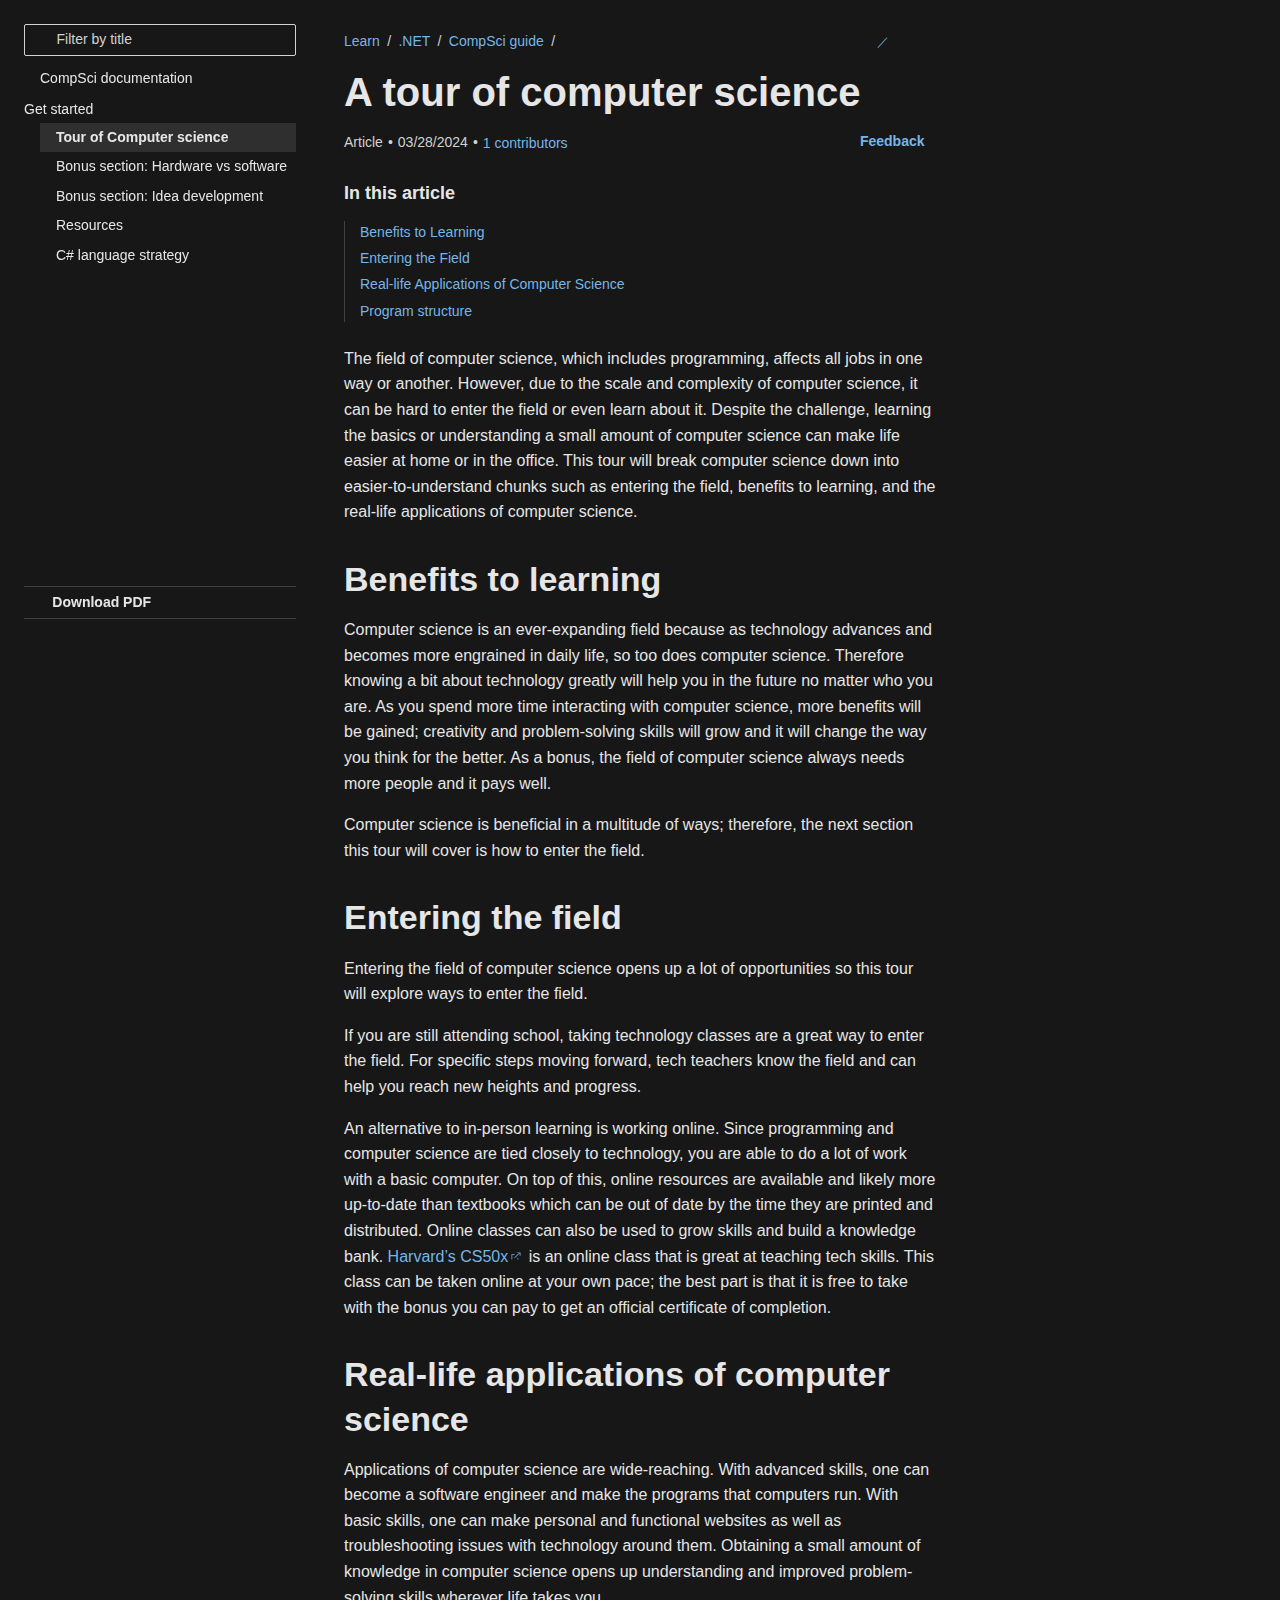
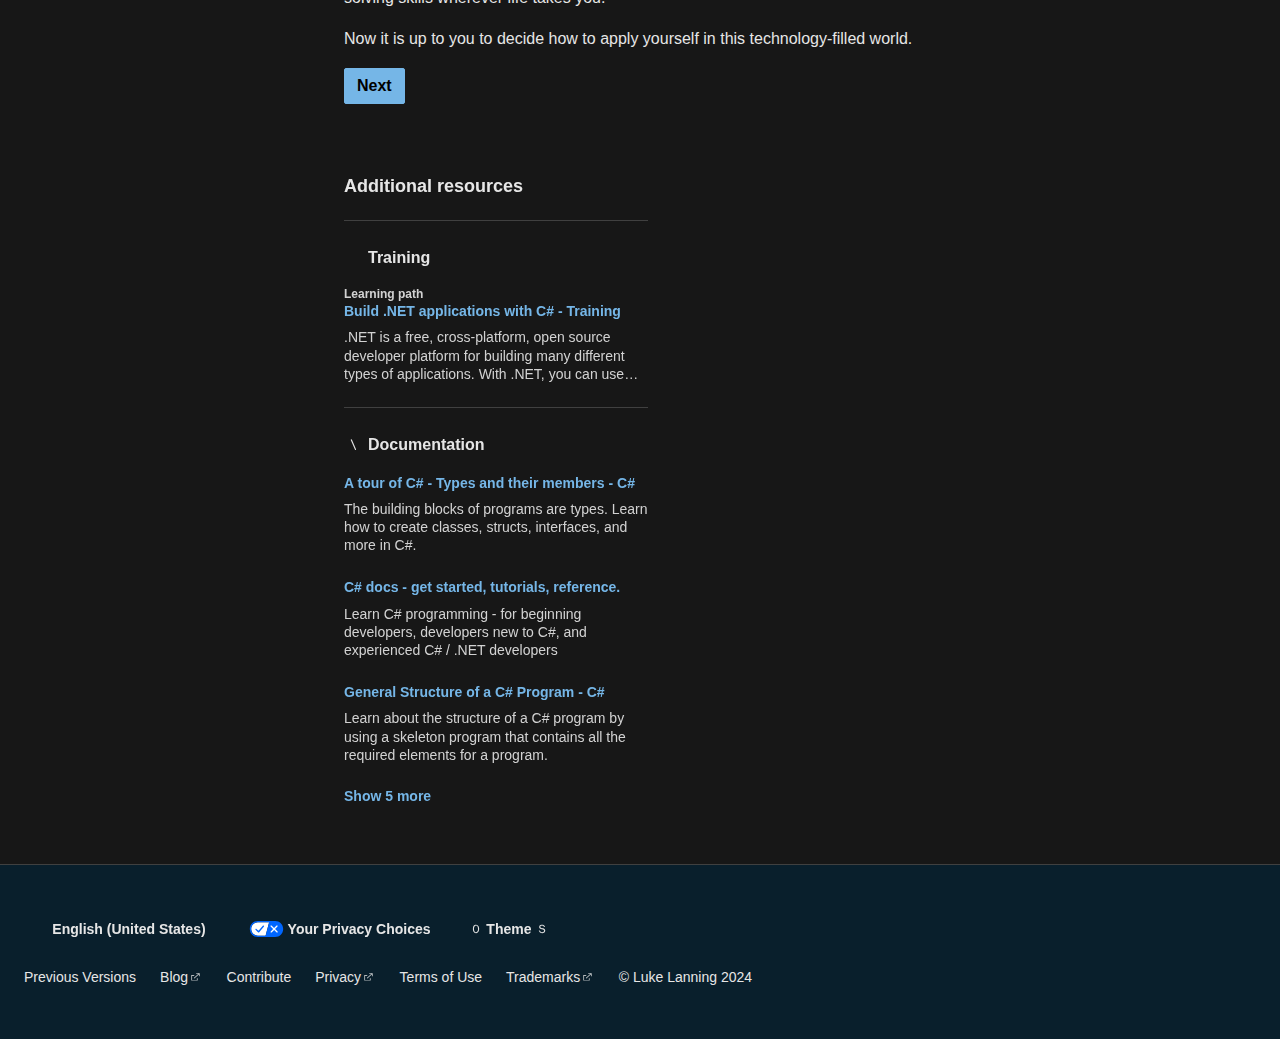
==== index.html @ 08d0b86e "Update index.html" ====
<!DOCTYPE html>
<!-- saved from url=(0063)https://learn.microsoft.com/en-us/dotnet/csharp/tour-of-csharp/ -->
<html class="hasSidebar hasPageActions hasBreadcrumb conceptual has-default-focus theme-dark" lang="en-us" dir="ltr" data-authenticated="false" data-auth-status-determined="true" data-target="docs" x-ms-format-detection="none"><head><meta http-equiv="Content-Type" content="text/html; charset=UTF-8">
	
	<meta name="viewport" content="width=device-width, initial-scale=1.0">
	<meta property="og:title" content="A tour of C# - Overview - C#">
	<meta property="og:type" content="website">
	<meta property="og:url" content="https://learn.microsoft.com/en-us/dotnet/csharp/tour-of-csharp/">
			<meta property="og:description" content="New to C#? Learn the basics of the language. Start with this overview.">

	<meta property="og:image" content="https://learn.microsoft.com/dotnet/media/logo_csharp.png">

	<meta property="og:image:alt" content="A tour of C# - Overview - C# | Microsoft Learn">

	<meta name="twitter:card" content="summary">

	<meta name="twitter:site" content="@MicrosoftLearn">

	<meta name="color-scheme" content="light dark">


	<meta name="apiPlatform" content="dotnet">
<meta name="author" content="BillWagner">
<meta name="breadcrumb_path" content="/dotnet/breadcrumb/toc.json">
<meta name="depot_name" content="VS.core-docs">
<meta name="description" content="New to C#? Learn the basics of the language. Start with this overview.">
<meta name="document_id" content="14618620-83fc-fd68-93a9-03626c76d680">
<meta name="document_version_independent_id" content="ea7fbbaf-fd41-75cb-28fb-a2f36c8d3967">
<meta name="feedback_help_link_type" content="">
<meta name="feedback_help_link_url" content="">
<meta name="feedback_product_url" content="https://aka.ms/feedback/report?space=61">
<meta name="feedback_system" content="OpenSource">
<meta name="git_commit_id" content="f5c29f6b338151c743c318a79a7cab7b95daf19a">
<meta name="gitcommit" content="https://github.com/dotnet/docs/blob/f5c29f6b338151c743c318a79a7cab7b95daf19a/docs/csharp/tour-of-csharp/index.md">
<meta name="interactive_type" content="csharp">
<meta name="locale" content="en-us">
<meta name="ms.author" content="wiwagn">
<meta name="ms.date" content="03/14/2022">
<meta name="ms.devlang" content="csharp">
<meta name="ms.service" content="dotnet-csharp">
<meta name="ms.subservice" content="get-started">
<meta name="ms.topic" content="conceptual">
<meta name="original_content_git_url" content="https://github.com/dotnet/docs/blob/live/docs/csharp/tour-of-csharp/index.md">
<meta name="page_type" content="conceptual">
<meta name="pdf_url_template" content="https://learn.microsoft.com/pdfstore/en-us/VS.core-docs/{branchName}{pdfName}">
<meta name="schema" content="Conceptual">
<meta name="search.mshattr.devlang" content="csharp">
<meta name="show_latex" content="true">
<meta name="site_name" content="Docs">
<meta name="toc_rel" content="../toc.json">
<meta name="uhfHeaderId" content="MSDocsHeader-DotNet">
<meta name="updated_at" content="2024-02-21 11:40 AM">
<meta name="word_count" content="2849">


	<meta name="persistent_id" content="34122cad-1da2-99b5-2f0b-d1f5e34a1431">
	


	<meta name="cmProducts" content="https://microsoft-devrel.poolparty.biz/DevRelOfferingOntology/c6f99e62-1cf6-4b71-af9b-649b05f80cce" data-source="generated">

	<meta name="cmProducts" content="https://authoring-docs-microsoft.poolparty.biz/devrel/7696cda6-0510-47f6-8302-71bb5d2e28cf" data-source="generated">

	


	<meta name="spProducts" content="https://microsoft-devrel.poolparty.biz/DevRelOfferingOntology/3f56b378-07a9-4fa1-afe8-9889fdc77628" data-source="generated">

	<meta name="spProducts" content="https://authoring-docs-microsoft.poolparty.biz/devrel/69c76c32-967e-4c65-b89a-74cc527db725" data-source="generated">

	


	<meta name="scope" content=".NET">
	<meta name="github_feedback_content_git_url" content="https://github.com/dotnet/docs/blob/main/docs/csharp/tour-of-csharp/index.md">
<link href="https://learn.microsoft.com/en-us/dotnet/csharp/tour-of-csharp/" rel="canonical">
	<title>Software Purpose Writing Revision | Luke Learn</title>

		<link rel="stylesheet" href="./Software revision_files/2c5a5d78.site-ltr.css">
<style type="text/css">.CtxtMenu_InfoClose {  top:.2em; right:.2em;}
.CtxtMenu_InfoContent {  overflow:auto; text-align:left; font-size:80%;  padding:.4em .6em; border:1px inset; margin:1em 0px;  max-height:20em; max-width:30em; background-color:#EEEEEE;  white-space:normal;}
.CtxtMenu_Info.CtxtMenu_MousePost {outline:none;}
.CtxtMenu_Info {  position:fixed; left:50%; width:auto; text-align:center;  border:3px outset; padding:1em 2em; background-color:#DDDDDD;  color:black;  cursor:default; font-family:message-box; font-size:120%;  font-style:normal; text-indent:0; text-transform:none;  line-height:normal; letter-spacing:normal; word-spacing:normal;  word-wrap:normal; white-space:nowrap; float:none; z-index:201;  border-radius: 15px;                     /* Opera 10.5 and IE9 */  -webkit-border-radius:15px;               /* Safari and Chrome */  -moz-border-radius:15px;                  /* Firefox */  -khtml-border-radius:15px;                /* Konqueror */  box-shadow:0px 10px 20px #808080;         /* Opera 10.5 and IE9 */  -webkit-box-shadow:0px 10px 20px #808080; /* Safari 3 & Chrome */  -moz-box-shadow:0px 10px 20px #808080;    /* Forefox 3.5 */  -khtml-box-shadow:0px 10px 20px #808080;  /* Konqueror */  filter:progid:DXImageTransform.Microsoft.dropshadow(OffX=2, OffY=2, Color="gray", Positive="true"); /* IE */}
</style><style type="text/css">.CtxtMenu_MenuClose {  position:absolute;  cursor:pointer;  display:inline-block;  border:2px solid #AAA;  border-radius:18px;  -webkit-border-radius: 18px;             /* Safari and Chrome */  -moz-border-radius: 18px;                /* Firefox */  -khtml-border-radius: 18px;              /* Konqueror */  font-family: "Courier New", Courier;  font-size:24px;  color:#F0F0F0}
.CtxtMenu_MenuClose span {  display:block; background-color:#AAA; border:1.5px solid;  border-radius:18px;  -webkit-border-radius: 18px;             /* Safari and Chrome */  -moz-border-radius: 18px;                /* Firefox */  -khtml-border-radius: 18px;              /* Konqueror */  line-height:0;  padding:8px 0 6px     /* may need to be browser-specific */}
.CtxtMenu_MenuClose:hover {  color:white!important;  border:2px solid #CCC!important}
.CtxtMenu_MenuClose:hover span {  background-color:#CCC!important}
.CtxtMenu_MenuClose:hover:focus {  outline:none}
</style><style type="text/css">.CtxtMenu_Menu {  position:absolute;  background-color:white;  color:black;  width:auto; padding:5px 0px;  border:1px solid #CCCCCC; margin:0; cursor:default;  font: menu; text-align:left; text-indent:0; text-transform:none;  line-height:normal; letter-spacing:normal; word-spacing:normal;  word-wrap:normal; white-space:nowrap; float:none; z-index:201;  border-radius: 5px;                     /* Opera 10.5 and IE9 */  -webkit-border-radius: 5px;             /* Safari and Chrome */  -moz-border-radius: 5px;                /* Firefox */  -khtml-border-radius: 5px;              /* Konqueror */  box-shadow:0px 10px 20px #808080;         /* Opera 10.5 and IE9 */  -webkit-box-shadow:0px 10px 20px #808080; /* Safari 3 & Chrome */  -moz-box-shadow:0px 10px 20px #808080;    /* Forefox 3.5 */  -khtml-box-shadow:0px 10px 20px #808080;  /* Konqueror */}
.CtxtMenu_MenuItem {  padding: 1px 2em;  background:transparent;}
.CtxtMenu_MenuArrow {  position:absolute; right:.5em; padding-top:.25em; color:#666666;  font-family: null; font-size: .75em}
.CtxtMenu_MenuActive .CtxtMenu_MenuArrow {color:white}
.CtxtMenu_MenuArrow.CtxtMenu_RTL {left:.5em; right:auto}
.CtxtMenu_MenuCheck {  position:absolute; left:.7em;  font-family: null}
.CtxtMenu_MenuCheck.CtxtMenu_RTL { right:.7em; left:auto }
.CtxtMenu_MenuRadioCheck {  position:absolute; left: .7em;}
.CtxtMenu_MenuRadioCheck.CtxtMenu_RTL {  right: .7em; left:auto}
.CtxtMenu_MenuInputBox {  padding-left: 1em; right:.5em; color:#666666;  font-family: null;}
.CtxtMenu_MenuInputBox.CtxtMenu_RTL {  left: .1em;}
.CtxtMenu_MenuComboBox {  left:.1em; padding-bottom:.5em;}
.CtxtMenu_MenuSlider {  left: .1em;}
.CtxtMenu_SliderValue {  position:absolute; right:.1em; padding-top:.25em; color:#333333;  font-size: .75em}
.CtxtMenu_SliderBar {  outline: none; background: #d3d3d3}
.CtxtMenu_MenuLabel {  padding: 1px 2em 3px 1.33em;  font-style:italic}
.CtxtMenu_MenuRule {  border-top: 1px solid #DDDDDD;  margin: 4px 3px;}
.CtxtMenu_MenuDisabled {  color:GrayText}
.CtxtMenu_MenuActive {  background-color: #606872;  color: white;}
.CtxtMenu_MenuDisabled:focus {  background-color: #E8E8E8}
.CtxtMenu_MenuLabel:focus {  background-color: #E8E8E8}
.CtxtMenu_ContextMenu:focus {  outline:none}
.CtxtMenu_ContextMenu .CtxtMenu_MenuItem:focus {  outline:none}
.CtxtMenu_SelectionMenu {  position:relative; float:left;  border-bottom: none; -webkit-box-shadow:none; -webkit-border-radius:0px; }
.CtxtMenu_SelectionItem {  padding-right: 1em;}
.CtxtMenu_Selection {  right: 40%; width:50%; }
.CtxtMenu_SelectionBox {  padding: 0em; max-height:20em; max-width: none;  background-color:#FFFFFF;}
.CtxtMenu_SelectionDivider {  clear: both; border-top: 2px solid #000000;}
.CtxtMenu_Menu .CtxtMenu_MenuClose {  top:-10px; left:-10px}
</style>
<link rel="stylesheet" href="https://static.docs.com/ui/latest/site/en-us/styles/site-ltr.css">
<script type="application/ld+json">{"@context":"https://schema.org","@type":"BreadcrumbList","itemListElement":[{"name":"Learn","position":1,"@type":"ListItem","item":"https://learn.microsoft.com/en-us/"},{"name":".NET","position":2,"@type":"ListItem","item":"https://learn.microsoft.com/en-us/dotnet/"},{"name":"C# guide","position":3,"@type":"ListItem","item":"https://learn.microsoft.com/en-us/dotnet/csharp/"},{"name":"Get started","position":4,"@type":"ListItem"}]}</script><link rel="stylesheet" href="chrome-extension://iheobagjkfklnlikgihanlhcddjoihkg/fonts/Metropolis.css"></head>

<body lang="en-us" dir="ltr" data-new-gr-c-s-check-loaded="14.1163.0" data-gr-ext-installed=""><div class="mainContainer  uhf-container has-default-focus" data-bi-name="body">

		<div class="columns has-large-gaps is-gapless-mobile ">

			<div id="left-container" class="left-container is-hidden-mobile column is-one-third-tablet is-one-quarter-desktop">
				<nav id="affixed-left-container" class="margin-top-sm-tablet position-sticky display-flex flex-direction-column" aria-label="Primary" data-bi-name="left toc" role="navigation" style="top: 24px; height: calc(-305px + 100vh); max-height: 9381.5px;"><form action="javascript:" role="search" aria-label="Search" class="margin-bottom-xxs"><label class="visually-hidden" for="ax-2">Search</label><div class="autocomplete display-block" data-bi-name="autocomplete"><!---->
			<div class="field-body control has-icons-left">
				<input role="combobox" maxlength="100" aria-autocomplete="list" autocapitalize="off" autocomplete="off" autocorrect="off" spellcheck="false" id="ax-2" data-test-id="ax-2" class="autocomplete-input input input-sm
						control has-icons-left
						width-full" type="text" aria-expanded="false" aria-owns="ax-3-listbox" aria-controls="ax-3-listbox" aria-activedescendant="" aria-describedby="ms--ax-2-description" placeholder="Filter by title" pattern=".*">
			  

				<span aria-hidden="true" class="autocomplete-loader loader has-text-primary " hidden=""></span>

				<span hidden="" id="ms--ax-2-description">
					Suggestions will filter as you type
				</span>
			</div>

			<ul role="listbox" id="ax-3-listbox" data-test-id="ax-2-listbox" class="autocomplete-suggestions is-vertically-scrollable padding-xxs " aria-label="Suggestions" hidden="">
				
				
			</ul>
		<!----></div></form>
		<ul class="tree table-of-contents is-vertically-scrollable flex-grow-1 flex-shrink-1" role="tree" aria-label="Table of contents" data-bi-name="tree" data-is-collapsible="true">
			<li role="none"><a aria-setsize="14" aria-level="1" aria-posinset="1" role="treeitem" tabindex="-1" class="tree-item is-leaf has-external-link-indicator" data-bi-name="tree-leaf" href="docsPage.html" aria-current="page">CompSci documentation</a></li>
			<li class="tree-item is-expanded" aria-setsize="14" aria-level="1" aria-posinset="2" role="treeitem" tabindex="-1" id="title-2-1" aria-expanded="true"><span data-bi-name="tree-expander" class="tree-expander"></span>Get started</span>
				<ul class="tree-group" role="group"><li role="none"><a aria-setsize="6" aria-level="2" aria-posinset="1" role="treeitem" tabindex="0" class="tree-item is-leaf has-external-link-indicator is-selected" data-bi-name="tree-leaf" href="index.html">Tour of Computer science</a></li>
					<li role="none"><a aria-setsize="6" aria-level="2" aria-posinset="3" role="treeitem" tabindex="-1" class="tree-item is-leaf has-external-link-indicator" data-bi-name="tree-leaf" href="hvs.html">Bonus section: Hardware vs software</a></li>
					<li role="none"><a aria-setsize="6" aria-level="2" aria-posinset="4" role="treeitem" tabindex="-1" class="tree-item is-leaf has-external-link-indicator" data-bi-name="tree-leaf" href="ideas.html">Bonus section: Idea development</a></li>
					<li role="none"><a aria-setsize="6" aria-level="2" aria-posinset="2" role="treeitem" tabindex="-1" class="tree-item is-leaf has-external-link-indicator" data-bi-name="tree-leaf" href="resources.html">Resources</a></li>
					<li role="none"><a aria-setsize="6" aria-level="2" aria-posinset="5" role="treeitem" tabindex="-1" class="tree-item is-leaf has-external-link-indicator" data-bi-name="tree-leaf" href="">C# language strategy</a></li>
				</ul>
			</li>
		</ul>
		<div class="padding-xxs padding-none-tablet border-top border-bottom-tablet">
			<button class="button button-sm button-clear button-block inner-focus justify-content-flex-start-tablet" data-bi-name="download-pdf" rel="nofollow"><!---->
			<span class="icon" aria-hidden="true">
			</span>
			<span><!---->Download PDF<!----></span>
			</button>
		</div>
	</nav>
</div>

			<!-- .primary-holder -->
			<section class="primary-holder column is-two-thirds-tablet is-three-quarters-desktop">
				<!--div.columns -->
				<div class="columns is-gapless-mobile has-large-gaps ">


					<div id="main-column" class="column  is-full is-8-desktop">

						<main id="main" class="" role="main" data-bi-name="content" lang="en-us" dir="ltr">
							<!-- article-header -->
							<div id="article-header" class="background-color-body margin-top-sm-tablet margin-bottom-xs display-none-print">
								<div class="display-flex align-items-center ">
									<details id="article-header-breadcrumbs-overflow-popover" class="popover" data-for="article-header-breadcrumbs" hidden="">
										<summary class="button button-clear button-primary button-sm inner-focus" aria-label="All breadcrumbs">
											<span class="icon">
												<span class="docon docon-more"></span>
											</span>
										</summary>
										<div id="article-header-breadcrumbs-overflow" class="popover-content padding-none"><!---->
			<nav>
				<ol class="list-style-none">
					<!---->
								<li class="line-clamp-1">
									<a class="display-block has-inner-focus padding-inline-xs padding-block-xxs border-radius font-size-sm" href="https://learn.microsoft.com/en-us/">
										Learn
									</a>
								</li>
							<!----><!---->
								<li class="line-clamp-1">
									<a class="display-block has-inner-focus padding-inline-xs padding-block-xxs border-radius font-size-sm" href="https://learn.microsoft.com/en-us/dotnet/">
										.NET
									</a>
								</li>
							<!----><!---->
								<li class="line-clamp-1">
									<a class="display-block has-inner-focus padding-inline-xs padding-block-xxs border-radius font-size-sm" href="https://learn.microsoft.com/en-us/dotnet/csharp/">
										CompSci guide
									</a>
								</li>
							<!----><!----><!---->
				</ol>
			</nav>
			
		<!----></div>
									</details>

									<bread-crumbs id="article-header-breadcrumbs" data-test-id="article-header-breadcrumbs" class="overflow-hidden flex-grow-1 margin-right-sm margin-right-md-tablet margin-right-lg-desktop margin-left-negative-xxs padding-left-xxs" style="display: block; white-space: nowrap; overflow: hidden;"><!---->
			<nav>
				<ol class="breadcrumbs">
					<!---->
								<li class="breadcrumbs-item" data-bread-crumbs-collapse-target="">
									<a href="https://learn.microsoft.com/en-us/"><!---->Learn<!----></a>
								</li>
							<!----><!---->
								<li class="breadcrumbs-item" data-bread-crumbs-collapse-target="">
									<a href="https://learn.microsoft.com/en-us/dotnet/"><!---->.NET<!----></a>
								</li>
							<!----><!---->
								<li class="breadcrumbs-item" data-bread-crumbs-collapse-target="" style="">
									<a href="docs.html" style=""><!---->CompSci guide<!----></a>
								</li>
							<!----><!----><!---->
				</ol>
			</nav>
		<!----></bread-crumbs>

									<div id="article-header-page-actions" class="margin-left-auto display-flex flex-wrap-no-wrap align-items-stretch">

										<a id="lang-link-tablet" class="button button-primary button-clear button-sm display-none display-inline-flex-tablet" title="Read in English" data-bi-name="language-toggle" data-read-in-link="" hidden="" href="https://learn.microsoft.com/en-us/dotnet/csharp/tour-of-csharp/" data-bi="{&quot;cN&quot;:&quot;language-toggle&quot;,&quot;value&quot;:&quot;off&quot;}">
											<span class="icon margin-none" aria-hidden="true" data-read-in-link-icon="">
												<span class="docon docon-locale-globe"></span>
											</span>
											<span class="is-visually-hidden" data-read-in-link-text="">Read in English</span>
										</a>

											<button type="button" class="collection button button-clear button-sm button-primary display-none display-inline-flex-tablet" data-list-type="collection" data-bi-name="collection" title="Add A tour of CompSci - Overview - C# | Lanning Learn to a collection" data-pressed="false">
												<span class="icon margin-none" aria-hidden="true">
													<span class="docon docon-circle-addition"></span>
												</span>
												<span class="collection-status is-visually-hidden">Add</span>
											</button>
										

											<a data-contenteditbtn="" class="button button-clear button-sm text-decoration-none button-primary display-none display-inline-flex-tablet" aria-label="Edit" title="Edit This Document" data-bi-name="edit" href="https://github.com/dotnet/docs/blob/main/docs/csharp/tour-of-csharp/index.md" data-original_content_git_url="https://github.com/dotnet/docs/blob/live/docs/csharp/tour-of-csharp/index.md" data-original_content_git_url_template="{repo}/blob/{branch}/docs/csharp/tour-of-csharp/index.md" data-pr_repo="" data-pr_branch="">
												<span class="icon margin-none" aria-hidden="true">
													<span class="docon docon-edit-outline"></span>
												</span>
											</a>
										


										
										<details class="popover popover-right" id="article-header-page-actions-overflow">
											<summary class="justify-content-flex-start button button-clear button-sm button-primary" aria-label="More actions">
												<span class="icon" aria-hidden="true">
													<span class="docon docon-more-vertical"></span>
												</span>
											</summary>
											<div class="popover-content padding-none">
													<button data-page-action-item="overflow-mobile" type="button" class="justify-content-flex-start button-block button-sm has-inner-focus button button-clear display-none-tablet" data-bi-name="contents-expand" data-contents-button="" data-popover-close="">
														<span class="icon">
															<span class="docon docon-editor-list-bullet" aria-hidden="true"></span>
														</span>
															<span class="contents-expand-title">Table of contents</span>
													</button>

												<a id="lang-link-overflow" class="justify-content-flex-start button-sm has-inner-focus button button-clear button-block display-none-tablet" title="Read in English" data-bi-name="language-toggle" data-page-action-item="overflow-mobile" data-check-hidden="true" data-read-in-link="" hidden="" href="https://learn.microsoft.com/en-us/dotnet/csharp/tour-of-csharp/" data-bi="{&quot;cN&quot;:&quot;language-toggle&quot;,&quot;value&quot;:&quot;off&quot;}">
													<span class="icon" aria-hidden="true" data-read-in-link-icon="">
														<span class="docon docon-locale-globe"></span>
													</span>
													<span data-read-in-link-text="">Read in English</span>
												</a>

													<button type="button" class="collection justify-content-flex-start button button-clear button-sm has-inner-focus button-block display-none-tablet" data-list-type="collection" data-bi-name="collection" title="Add A tour of C# - Overview - C# | Microsoft Learn to a collection" data-page-action-item="overflow-mobile" data-check-hidden="true" data-popover-close="" data-pressed="false">
														<span class="icon" aria-hidden="true">
															<span class="docon docon-circle-addition"></span>
														</span>
														<span class="collection-status">Add</span>
													</button>

													<a data-contenteditbtn="" class="button button-clear button-block button-sm has-inner-focus justify-content-flex-start text-decoration-none display-none-tablet" aria-label="Edit" title="Edit This Document" data-bi-name="edit" href="https://github.com/dotnet/docs/blob/main/docs/csharp/tour-of-csharp/index.md" data-original_content_git_url="https://github.com/dotnet/docs/blob/live/docs/csharp/tour-of-csharp/index.md" data-original_content_git_url_template="{repo}/blob/{branch}/docs/csharp/tour-of-csharp/index.md" data-pr_repo="" data-pr_branch="">
														<span class="icon" aria-hidden="true">
															<span class="docon docon-edit-outline"></span>
														</span>
														<span>Edit</span>
													</a>

													<button class="button button-block button-clear button-sm justify-content-flex-start has-inner-focus" title="Print" type="button" aria-label="Print" data-bi-name="print" data-page-action-item="overflow-all" data-popover-close="" data-print-page="" data-check-hidden="true">
														<span class="icon" aria-hidden="true">
															<span class="docon docon-print"></span>
														</span>
														<span>Print</span>
													</button>

													<div aria-hidden="true" class="margin-none
														border-top" data-page-action-item="overflow-all"></div>

													
														<a class="button button-clear button-sm has-inner-focus button-block text-decoration-none justify-content-flex-start share-twitter" data-bi-name="twitter" data-page-action-item="overflow-all" href="https://twitter.com/intent/tweet?original_referer=https%3A%2F%2Flearn.microsoft.com%2Fen-us%2Fdotnet%2Fcsharp%2Ftour-of-csharp%2F%3FWT.mc_id%3Dtwitter&amp;text=Today%20I%20completed%20%22A%20tour%20of%20C%23%20-%20Overview%20-%20C%23%20%7C%20Microsoft%20Learn%22!%20I%27m%20so%20proud%20to%20be%20celebrating%20this%20achievement%20and%20hope%20this%20inspires%20you%20to%20start%20your%20own%20%40MicrosoftLearn%20journey!&amp;tw_p=tweetbutton&amp;url=https%3A%2F%2Flearn.microsoft.com%2Fen-us%2Fdotnet%2Fcsharp%2Ftour-of-csharp%2F%3FWT.mc_id%3Dtwitter">
															<span class="icon" aria-hidden="true">
																<span class="docon docon-brand-twitter"></span>
															</span>
															<span>Twitter</span>
														</a>
														<a class="button button-clear button-sm has-inner-focus button-block text-decoration-none justify-content-flex-start share-linkedin" data-bi-name="linkedin" data-page-action-item="overflow-all" href="https://www.linkedin.com/feed/?shareActive=true&amp;text=Today%20I%20completed%20%22A%20tour%20of%20C%23%20-%20Overview%20-%20C%23%20%7C%20Microsoft%20Learn%22!%20I%27m%20so%20proud%20to%20be%20celebrating%20this%20achievement%20and%20hope%20this%20inspires%20you%20to%20start%20your%20own%20%40MicrosoftLearn%20journey!%0A%0D%0Ahttps%3A%2F%2Flearn.microsoft.com%2Fen-us%2Fdotnet%2Fcsharp%2Ftour-of-csharp%2F%3FWT.mc_id%3Dlinkedin">
															<span class="icon" aria-hidden="true">
																<span class="docon docon-brand-linkedin"></span>
															</span>
															<span>LinkedIn</span>
														</a>
														<a class="button button-clear button-sm button-block has-inner-focus text-decoration-none justify-content-flex-start share-facebook" data-bi-name="facebook" data-page-action-item="overflow-all" href="https://www.facebook.com/sharer/sharer.php?u=https%3A%2F%2Flearn.microsoft.com%2Fen-us%2Fdotnet%2Fcsharp%2Ftour-of-csharp%2F%3FWT.mc_id%3Dfacebook">
															<span class="icon" aria-hidden="true">
																<span class="docon docon-brand-facebook"></span>
															</span>
															<span>Facebook</span>
														</a>
														<a class="button button-clear button-sm button-block has-inner-focus text-decoration-none justify-content-flex-start share-email" data-bi-name="email" data-page-action-item="overflow-all" href="mailto:?subject=%5BShared%20Article%5D%20A%20tour%20of%20C%23%20-%20Overview%20-%20C%23%20%7C%20Microsoft%20Learn&amp;body=Today%20I%20completed%20%22A%20tour%20of%20C%23%20-%20Overview%20-%20C%23%20%7C%20Microsoft%20Learn%22!%20I%27m%20so%20proud%20to%20be%20celebrating%20this%20achievement%20and%20hope%20this%20inspires%20you%20to%20start%20your%20own%20%40MicrosoftLearn%20journey!%0A%0D%0Ahttps%3A%2F%2Flearn.microsoft.com%2Fen-us%2Fdotnet%2Fcsharp%2Ftour-of-csharp%2F%3FWT.mc_id%3Demail">
															<span class="icon" aria-hidden="true">
																<span class="docon docon-mail-message-fill"></span>
															</span>
															<span>Email</span>
														</a>
												
											</div>
										</details>
										
									</div>
								</div>
							</div>
							<!-- end article-header -->


							<div>
								<button type="button" class="border contents-button button button-clear button-sm is-hidden-tablet has-inner-focus" data-bi-name="contents-expand" data-contents-button="" hidden="">
									<span class="icon">
										<span class="docon docon-editor-list-bullet" aria-hidden="true"></span>
									</span>
										<span class="contents-expand-title">Table of contents</span>
								</button>
							</div>

							<!-- end mobile-contents button  -->

							<div class="content ">


								<h1 id="a-tour-of-the-c-language">A tour of computer science</h1>


									<div class="display-flex justify-content-space-between align-items-center flex-wrap-wrap page-metadata-container">
										<div class="margin-right-xxs">
											<ul class="metadata page-metadata" data-bi-name="page info" lang="en-us" dir="ltr">
														<li>
Article														</li>
															<li class="visibility-hidden-visual-diff">
																<time class="" data-article-date="" aria-label="Article review date" datetime="2023-28-03T11:10:00.000Z" data-article-date-source="calculated">03/28/2024</time>
															</li>
														<li class="contributors-holder display-none-print">
															<button aria-label="View all contributors" class="contributors-button link-button" data-bi-name="contributors" title="View all contributors">
																	1 contributors
															</button>
														</li>
													</ul>
												</div>

<div id="user-feedback" class="margin-block-xxs display-none-print" data-hide-on-archived="">
	<button id="user-feedback-button" data-test-id="conceptual-feedback-button" class="button button-sm button-clear button-primary" type="button" data-bi-name="user-feedback-button" data-user-feedback-button="">
		<span>Feedback</span>
	</button>
</div>
									</div>

									<div id="ms--inline-notifications" data-bi-name="inline-notification"></div>

										<nav id="center-doc-outline" class="doc-outline display-none-print margin-bottom-sm" data-bi-name="intopic toc" aria-label="In this article"><!---->
		<h2 id="ms--in-this-article" class="title is-6 margin-block-xs"><!---->In this article<!----></h2>
		<ol id="content-well-in-this-article-list" class="border-left padding-left-xxs">
			<!---->
					<li class="">
						<a href="#net-architecture"><!---->Benefits to Learning<!----></a>
					</li>
				<!---->
					<li class="">
						<a href="#hello-world"><!---->Entering the Field<!----></a>
					</li>
				<!---->
					<li class="">
						<a href="#types-and-variables"><!---->Real-life Applications of Computer Science<!----></a>
					</li>
				<!---->
					<li class="">
						<a href="#program-structure"><!---->Program structure<!----></a>
					</li>
				<!---->
		</ol>
	<!----></nav>
<!-- Intro -->								
<p>The field of computer science, which includes programming, affects all jobs in one way or another. However, due to the scale and complexity of computer science, it can be hard to enter the field or even learn about it. Despite the challenge, learning the basics or understanding a small amount of computer science can make life easier at home or in the office. This tour will break computer science down into easier-to-understand chunks such as entering the field, benefits to learning, and the real-life applications of computer science.</p>

<!-- Benefits -->
<div class="heading-wrapper" data-heading-level="h2"><h2 id="net-architecture" class="heading-anchor">Benefits to learning</h2></div>
<p>Computer science is an ever-expanding field because as technology advances and becomes more engrained in daily life, so too does computer science. Therefore knowing a bit about technology greatly will help you in the future no matter who you are. As you spend more time interacting with computer science, more benefits will be gained; creativity and problem-solving skills will grow and it will change the way you think for the better. As a bonus, the field of computer science always needs more people and it pays well.</p> 
<p>Computer science is beneficial in a multitude of ways; therefore, the next section this tour will cover is how to enter the field.</p>

<!-- Enter field -->
<div class="heading-wrapper" data-heading-level="h2"><h2 id="hello-world" class="heading-anchor">Entering the field</h2></div>
<p>Entering the field of computer science opens up a lot of opportunities so this tour will explore ways to enter the field.</p>
<p>If you are still attending school, taking technology classes are a great way to enter the field. For specific steps moving forward, tech teachers know the field and can help you reach new heights and progress.</p>
<p>An alternative to in-person learning is working online. Since programming and computer science are tied closely to technology, you are able to do a lot of work with a basic computer. On top of this, online resources are available and likely more up-to-date than textbooks which can be out of date by the time they are printed and distributed. Online classes can also be used to grow skills and build a knowledge bank. <a href=”https://pll.harvard.edu/course/cs50-introduction-computer-science”>Harvard’s CS50x</a> is an online class that is great at teaching tech skills. This class can be taken online at your own pace; the best part is that it is free to take with the bonus you can pay to get an official certificate of completion.</p>

<!-- Real application -->
<div class="heading-wrapper" data-heading-level="h2"><h2 id="types-and-variables" class="heading-anchor">Real-life applications of computer science</h2></div>
<p>Applications of computer science are wide-reaching. With advanced skills, one can become a software engineer and make the programs that computers run. With basic skills, one can make personal and functional websites as well as troubleshooting issues with technology around them. Obtaining a small amount of knowledge in computer science opens up understanding and improved problem-solving skills wherever life takes you. </p>
<p>Now it is up to you to decide how to apply yourself in this technology-filled world.</p>


<!-- Extra Section -->
<!-- 
<div class="heading-wrapper" data-heading-level="h2"><h2 id="program-structure" class="heading-anchor">Program structure</h2></div>
<p>The key organizational concepts in C# are <a href="https://learn.microsoft.com/en-us/dotnet/csharp/fundamentals/program-structure/" data-linktype="relative-path"><em><strong>programs</strong></em></a>, <a href="https://learn.microsoft.com/en-us/dotnet/csharp/fundamentals/types/namespaces" data-linktype="relative-path"><em><strong>namespaces</strong></em></a>, <a href="https://learn.microsoft.com/en-us/dotnet/csharp/fundamentals/types/" data-linktype="relative-path"><em><strong>types</strong></em></a>, <a href="https://learn.microsoft.com/en-us/dotnet/csharp/programming-guide/classes-and-structs/members" data-linktype="relative-path"><em><strong>members</strong></em></a>, and <a href="https://learn.microsoft.com/en-us/dotnet/standard/assembly/" data-linktype="relative-path"><em><strong>assemblies</strong></em></a>. Programs declare types, which contain members and can be organized into namespaces. Classes, structs, and interfaces are examples of types. Fields, methods, properties, and events are examples of members. When C# programs are compiled, they're physically packaged into assemblies. Assemblies typically have the file extension <code>.exe</code> or <code>.dll</code>, depending on whether they implement <em><strong>applications</strong></em> or <em><strong>libraries</strong></em>, respectively.</p>
<p>As a small example, consider the below C# code:</p>
<div class="codeHeader" id="code-try-2" data-bi-name="code-header"><span class="language">C#</span>
		<button type="button" class="action position-relative display-none-print" data-bi-name="copy">
			<span class="icon margin-right-xxs" aria-hidden="true">
				<span class="docon docon-edit-copy"></span>
			</span>
			<span>Copy</span>
			<div class="successful-copy-alert position-absolute right-0 top-0 left-0 bottom-0 display-flex align-items-center justify-content-center has-text-success-invert has-background-success is-transparent" aria-hidden="true">
				<span class="icon font-size-lg">
					<span class="docon docon-check-mark"></span>
				</span>
			</div>
		</button>
	</div><pre class="has-inner-focus"><code class="lang-csharp" data-author-content="namespace Acme.Collections;

public class Stack&lt;T&gt;
{
    Entry _top;

    public void Push(T data)
    {
        _top = new Entry(_top, data);
    }

    public T Pop()
    {
        if (_top == null)
        {
            throw new InvalidOperationException();
        }
        T result = _top.Data;
        _top = _top.Next;

        return result;
    }

    class Entry
    {
        public Entry Next { get; set; }
        public T Data { get; set; }

        public Entry(Entry next, T data)
        {
            Next = next;
            Data = data;
        }
    }
}
"><span><span class="hljs-keyword">namespace</span> <span class="hljs-title">Acme.Collections</span>;

<span class="hljs-keyword">public</span> <span class="hljs-keyword">class</span> <span class="hljs-title">Stack</span>&lt;<span class="hljs-title">T</span>&gt;
{
    Entry _top;

    <span class="hljs-function"><span class="hljs-keyword">public</span> <span class="hljs-keyword">void</span> <span class="hljs-title">Push</span>(<span class="hljs-params">T data</span>)</span>
    {
        _top = <span class="hljs-keyword">new</span> Entry(_top, data);
    }

    <span class="hljs-function"><span class="hljs-keyword">public</span> T <span class="hljs-title">Pop</span>(<span class="hljs-params"></span>)</span>
    {
        <span class="hljs-keyword">if</span> (_top == <span class="hljs-literal">null</span>)
        {
            <span class="hljs-keyword">throw</span> <span class="hljs-keyword">new</span> InvalidOperationException();
        }
        T result = _top.Data;
        _top = _top.Next;

        <span class="hljs-keyword">return</span> result;
    }

    <span class="hljs-keyword">class</span> <span class="hljs-title">Entry</span>
    {
        <span class="hljs-keyword">public</span> Entry Next { <span class="hljs-keyword">get</span>; <span class="hljs-keyword">set</span>; }
        <span class="hljs-keyword">public</span> T Data { <span class="hljs-keyword">get</span>; <span class="hljs-keyword">set</span>; }

        <span class="hljs-function"><span class="hljs-keyword">public</span> <span class="hljs-title">Entry</span>(<span class="hljs-params">Entry next, T data</span>)</span>
        {
            Next = next;
            Data = data;
        }
    }
}
</span></code></pre>
<p>The fully qualified name of this class is <code>Acme.Collections.Stack</code>. The class contains several members: a field named <code>_top</code>, two methods named <code>Push</code> and <code>Pop</code>, and a nested class named <code>Entry</code>. The <code>Entry</code> class further contains three members: a property named <code>Next</code>, a property named <code>Data</code>, and a constructor. The <code>Stack</code> is a <em>generic</em> class. It has one type parameter, <code>T</code> that is replaced with a concrete type when it's used.</p>
<p>A <em>stack</em> is a "first in - last out" (FILO) collection. New elements are added to the top of the stack. When an element is removed, it's removed from the top of the stack. The previous example declares the <code>Stack</code> type that defines the storage and behavior for a stack. You can declare a variable that refers to an instance of the <code>Stack</code> type to use that functionality.</p>
<p>Assemblies contain executable code in the form of Intermediate Language (IL) instructions, and symbolic information in the form of metadata. Before it's executed, the Just-In-Time (JIT) compiler of .NET Common Language Runtime converts the IL code in an assembly to processor-specific code.</p>
<p>Because an assembly is a self-describing unit of functionality containing both code and metadata, there's no need for <code>#include</code> directives and header files in C#. The public types and members contained in a particular assembly are made available in a C# program simply by referencing that assembly when compiling the program. For example, this program uses the <code>Acme.Collections.Stack</code> class from the <code>acme.dll</code> assembly:</p>
<div class="codeHeader" id="code-try-3" data-bi-name="code-header"><span class="language">C#</span>
		<button type="button" class="action position-relative display-none-print" data-bi-name="copy">
			<span class="icon margin-right-xxs" aria-hidden="true">
				<span class="docon docon-edit-copy"></span>
			</span>
			<span>Copy</span>
			<div class="successful-copy-alert position-absolute right-0 top-0 left-0 bottom-0 display-flex align-items-center justify-content-center has-text-success-invert has-background-success is-transparent" aria-hidden="true">
				<span class="icon font-size-lg">
					<span class="docon docon-check-mark"></span>
				</span>
			</div>
		</button>
	</div><pre class="has-inner-focus"><code class="lang-csharp" data-author-content="class Example
{
    public static void Main()
    {
        var s = new Acme.Collections.Stack&lt;int&gt;();
        s.Push(1); // stack contains 1
        s.Push(10); // stack contains 1, 10
        s.Push(100); // stack contains 1, 10, 100
        Console.WriteLine(s.Pop()); // stack contains 1, 10
        Console.WriteLine(s.Pop()); // stack contains 1
        Console.WriteLine(s.Pop()); // stack is empty
    }
}
"><span><span class="hljs-keyword">class</span> <span class="hljs-title">Example</span>
{
    <span class="hljs-function"><span class="hljs-keyword">public</span> <span class="hljs-keyword">static</span> <span class="hljs-keyword">void</span> <span class="hljs-title">Main</span>(<span class="hljs-params"></span>)</span>
    {
        <span class="hljs-keyword">var</span> s = <span class="hljs-keyword">new</span> Acme.Collections.Stack&lt;<span class="hljs-built_in">int</span>&gt;();
        s.Push(<span class="hljs-number">1</span>); <span class="hljs-comment">// stack contains 1</span>
        s.Push(<span class="hljs-number">10</span>); <span class="hljs-comment">// stack contains 1, 10</span>
        s.Push(<span class="hljs-number">100</span>); <span class="hljs-comment">// stack contains 1, 10, 100</span>
        Console.WriteLine(s.Pop()); <span class="hljs-comment">// stack contains 1, 10</span>
        Console.WriteLine(s.Pop()); <span class="hljs-comment">// stack contains 1</span>
        Console.WriteLine(s.Pop()); <span class="hljs-comment">// stack is empty</span>
    }
}
</span></code></pre>
<p>To compile this program, you would need to <em>reference</em> the assembly containing the stack class defined in the earlier example.</p>
<p>C# programs can be stored in several source files. When a C# program is compiled, all of the source files are processed together, and the source files can freely reference each other. Conceptually, it's as if all the source files were concatenated into one large file before being processed. Forward declarations are never needed in C# because, with few exceptions, declaration order is insignificant. C# doesn't limit a source file to declaring only one public type nor does it require the name of the source file to match a type declared in the source file.</p>
<p>Further articles in this tour explain these organizational blocks.</p>
<div class="">
-->
<!-- -->





















<p><a href="hvs.html" data-linktype="relative-path" class="button button-primary button-filled has-text-wrap">Next</a></p>
</div>

							</div>

							<div id="assertive-live-region" role="alert" aria-live="assertive" class="visually-hidden" aria-relevant="additions" aria-atomic="true"></div>
							<div id="polite-live-region" role="status" aria-live="polite" class="visually-hidden" aria-relevant="additions" aria-atomic="true"></div>
							<!-- </content> -->

						</main>




						<!-- recommendations section -->
						<!-- end recommendations section -->

						<!-- feedback report section -->
						<!-- end feedback report section -->

							<aside id="ms--additional-resources-mobile" aria-label="Additional resources" class="display-none-desktop display-none-print">
								<hr class="hr">
								<h2 id="ms--additional-resources-mobile-heading" class="title is-3">Additional resources</h2>
								<section id="right-rail-recommendations-mobile" data-bi-name="recommendations"><!---->
		<hr class="hr display-none display-block-desktop">
		<article class="margin-top-md margin-top-sm-desktop">
			
		<p class="font-weight-semibold font-size-md display-flex align-items-center">
			<span class="icon margin-right-xxs" aria-hidden="true">
				<span class="docon docon-book-art64"></span>
			</span>
			Documentation
		</p>
	
			<div class="margin-top-xs ">
				
		<ul aria-live="polite" aria-relevant="additions" id="right-rail-recommendations-list-0">
			<!---->
					<li class="padding-none margin-top-xs margin-bottom-none position-relative ">
						  
				<p class="line-clamp-3">
					<a class="display-block inner-focus font-weight-semibold font-size-sm has-line-height-reset stretched-link" href="https://learn.microsoft.com/en-us/dotnet/csharp/tour-of-csharp/types?source=recommendations" data-bi-name="right-rail-recommendation-item-0">
						A tour of CompSci - Types and their members - C#
					</a>
				</p>
		   
						
		<p class="font-size-sm has-line-height-reset color-text-subtle margin-top-xxs line-clamp-3">
			The building blocks of programs are types. Learn how to create classes, structs, interfaces, and more in C#.
		</p>
	
					</li>
				<!---->
					<li class="padding-none margin-top-sm margin-bottom-none position-relative ">
						  
				<p class="line-clamp-3">
					<a class="display-block inner-focus font-weight-semibold font-size-sm has-line-height-reset stretched-link" href="https://learn.microsoft.com/en-us/dotnet/csharp/?source=recommendations" data-bi-name="right-rail-recommendation-item-1">
						CompSci docs - get started, tutorials, reference.
					</a>
				</p>
		   
						
		<p class="font-size-sm has-line-height-reset color-text-subtle margin-top-xxs line-clamp-3">
			Learn C# programming - for beginning developers, developers new to C#, and experienced C# / .NET developers
		</p>
	
					</li>
				<!---->
					<li class="padding-none margin-top-sm margin-bottom-none position-relative ">
						  
				<p class="line-clamp-3">
					<a class="display-block inner-focus font-weight-semibold font-size-sm has-line-height-reset stretched-link" href="https://learn.microsoft.com/en-us/dotnet/csharp/fundamentals/program-structure/?source=recommendations" data-bi-name="right-rail-recommendation-item-2">
						General Structure of a C# Program - C#
					</a>
				</p>
		   
						
		<p class="font-size-sm has-line-height-reset color-text-subtle margin-top-xxs line-clamp-3">
			Learn about the structure of a C# program by using a skeleton program that contains all the required elements for a program.
		</p>
	
					</li>
				<!---->
					<li class="padding-none margin-top-sm margin-bottom-none position-relative expandable">
						  
				<p class="line-clamp-3">
					<a class="display-block inner-focus font-weight-semibold font-size-sm has-line-height-reset stretched-link" href="https://learn.microsoft.com/en-us/dotnet/csharp/tour-of-csharp/strategy?source=recommendations" data-bi-name="right-rail-recommendation-item-3">
						C# language strategy
					</a>
				</p>
		   
						
		<p class="font-size-sm has-line-height-reset color-text-subtle margin-top-xxs line-clamp-3">
			We will keep evolving C# to meet the changing needs of developers and remain a state-of-the-art programming language. We will innovate eagerly and broadly in collaboration with C# developers
		</p>
	
					</li>
				<!---->
					<li class="padding-none margin-top-sm margin-bottom-none position-relative expandable">
						  
				<p class="line-clamp-3">
					<a class="display-block inner-focus font-weight-semibold font-size-sm has-line-height-reset stretched-link" href="https://learn.microsoft.com/en-us/dotnet/csharp/tour-of-csharp/program-building-blocks?source=recommendations" data-bi-name="right-rail-recommendation-item-4">
						A tour of C# - The building blocks of C# programs
					</a>
				</p>
		   
						
		<p class="font-size-sm has-line-height-reset color-text-subtle margin-top-xxs line-clamp-3">
			Learn about C# members, expressions, and statements. Members include properties, fields, methods, events, operators, nested types, and more.
		</p>
	
					</li>
				<!---->
					<li class="padding-none margin-top-sm margin-bottom-none position-relative expandable">
						  
				<p class="line-clamp-3">
					<a class="display-block inner-focus font-weight-semibold font-size-sm has-line-height-reset stretched-link" href="https://learn.microsoft.com/en-us/dotnet/csharp/tour-of-csharp/tutorials/local-environment?source=recommendations" data-bi-name="right-rail-recommendation-item-5">
						Introduction to C# - become familiar with the development tools
					</a>
				</p>
		   
						
		<p class="font-size-sm has-line-height-reset color-text-subtle margin-top-xxs line-clamp-3">
			This article provides a basic introduction to the tools you'll use to develop C# and .NET Applications on your machine.
		</p>
	
					</li>
				<!---->
					<li class="padding-none margin-top-sm margin-bottom-none position-relative expandable">
						  
				<p class="line-clamp-3">
					<a class="display-block inner-focus font-weight-semibold font-size-sm has-line-height-reset stretched-link" href="https://learn.microsoft.com/en-us/dotnet/csharp/programming-guide/?source=recommendations" data-bi-name="right-rail-recommendation-item-6">
						C# Programming Guide - C#
					</a>
				</p>
		   
						
		<p class="font-size-sm has-line-height-reset color-text-subtle margin-top-xxs line-clamp-3">
			Use these resources for detailed information on key C# language features and features accessible to C# through .NET.
		</p>
	
					</li>
				<!---->
					<li class="padding-none margin-top-sm margin-bottom-none position-relative expandable">
						  
				<p class="line-clamp-3">
					<a class="display-block inner-focus font-weight-semibold font-size-sm has-line-height-reset stretched-link" href="https://learn.microsoft.com/en-us/dotnet/csharp/tour-of-csharp/features?source=recommendations" data-bi-name="right-rail-recommendation-item-7">
						A tour of C# - Major language areas - C#
					</a>
				</p>
		   
						
		<p class="font-size-sm has-line-height-reset color-text-subtle margin-top-xxs line-clamp-3">
			New to C#? Learn the basics of the language. This article contains a survey of major language features.
		</p>
	
					</li>
				<!---->
		</ul>
	
			</div>
			<!---->
				
		<button type="button" aria-expanded="false" data-show-more="" class="link-button font-weight-semibold font-size-sm margin-top-sm" aria-controls="right-rail-recommendations-list-0" data-title="Show 5 more" data-bi-name="show-more-btn">
			<span class="show-more-text "><!---->Show 5 more<!----></span>
			
		</button>
	
		  <!---->
		</article>
	<!----></section>
								<section id="right-rail-training-mobile" data-bi-name="learning-resources-card"><!---->
		<hr class="hr display-none display-block-desktop">
		<article class="margin-top-md margin-top-sm-desktop">
			
		<p class="font-weight-semibold font-size-md display-flex align-items-center">
			<span class="icon margin-right-xxs" aria-hidden="true">
				<span class="docon docon-cube-cone-ball-shapes"></span>
			</span>
			Training
		</p>
	
			<div class="margin-top-xs position-relative">
				<!---->
		<div class="position-relative margin-top-xs">
			 
				<p class="has-line-height-reset color-text-subtle font-size-xs font-weight-semibold">
					Learning path
				</p>
		   
				<p class="line-clamp-3">
					<a class="display-block inner-focus font-weight-semibold font-size-sm has-line-height-reset stretched-link" href="https://learn.microsoft.com/en-us/training/paths/build-dotnet-applications-csharp/?source=recommendations">
						Build .NET applications with C# - Training
					</a>
				</p>
		   
			
		<p class="font-size-sm has-line-height-reset color-text-subtle margin-top-xxs line-clamp-3">
			.NET is a free, cross-platform, open source developer platform for building many different types of applications. With .NET, you can use multiple languages, editors, and libraries to build for web, mobile, desktop, games, and IoT.
		</p>
	
		</div>
	<!----><!---->
			</div>
			
		</article>
	<!----></section>
								<section id="right-rail-events-mobile" data-bi-name="events-card" hidden=""></section>
								<section id="right-rail-qna-mobile" data-bi-name="qna-link-card" hidden=""></section>
							</aside>

						<div class="border-top is-visible-interactive has-default-focus margin-top-sm ">



	<footer id="footer-interactive" data-bi-name="footer" class="footer-layout">
	<div class="display-flex gap-xs flex-wrap-wrap is-full-height padding-right-lg-desktop">
			<a data-mscc-ic="false" class="locale-selector-link button button-sm button-clear flex-shrink-0" href="https://learn.microsoft.com/en-us/locale?target=https%3A%2F%2Flearn.microsoft.com%2Fen-us%2Fdotnet%2Fcsharp%2Ftour-of-csharp%2F" data-bi-name="select-locale" aria-label="Content language selector. Currently set to English (United States).">
					<span class="icon" aria-hidden="true">
						<span class="docon docon-world"></span>
					</span>
					<span class="local-selector-link-text">English (United States)</span></a>
		<div class="ccpa-privacy-link" data-ccpa-privacy-link="">
<a href="https://aka.ms/yourcaliforniaprivacychoices" class="button button-sm button-clear flex-shrink-0" data-mscc-ic="false" data-bi-name="your-privacy-choices">
	<svg role="img" aria-label="California Consumer Privacy Act (CCPA) Opt-Out Icon" xmlns="http://www.w3.org/2000/svg" viewBox="0 0 30 14" xml:space="preserve" height="16" width="43" focusable="false">
		<title>California Consumer Privacy Act (CCPA) Opt-Out Icon</title>
		<path d="M7.4 12.8h6.8l3.1-11.6H7.4C4.2 1.2 1.6 3.8 1.6 7s2.6 5.8 5.8 5.8z" style="fill-rule:evenodd;clip-rule:evenodd;fill:#fff"></path>
		<path d="M22.6 0H7.4c-3.9 0-7 3.1-7 7s3.1 7 7 7h15.2c3.9 0 7-3.1 7-7s-3.2-7-7-7zm-21 7c0-3.2 2.6-5.8 5.8-5.8h9.9l-3.1 11.6H7.4c-3.2 0-5.8-2.6-5.8-5.8z" style="fill-rule:evenodd;clip-rule:evenodd;fill:#06f"></path>
		<path d="M24.6 4c.2.2.2.6 0 .8L22.5 7l2.2 2.2c.2.2.2.6 0 .8-.2.2-.6.2-.8 0l-2.2-2.2-2.2 2.2c-.2.2-.6.2-.8 0-.2-.2-.2-.6 0-.8L20.8 7l-2.2-2.2c-.2-.2-.2-.6 0-.8.2-.2.6-.2.8 0l2.2 2.2L23.8 4c.2-.2.6-.2.8 0z" style="fill:#fff"></path>
		<path d="M12.7 4.1c.2.2.3.6.1.8L8.6 9.8c-.1.1-.2.2-.3.2-.2.1-.5.1-.7-.1L5.4 7.7c-.2-.2-.2-.6 0-.8.2-.2.6-.2.8 0L8 8.6l3.8-4.5c.2-.2.6-.2.9 0z" style="fill:#06f"></path>
	</svg>
	<span>Your Privacy Choices</span>
</a>
		</div>
		<div class="flex-shrink-0">
<div class="dropdown has-caret-up">
	<button class="dropdown-trigger button button-clear button-sm has-inner-focus theme-dropdown-trigger" aria-controls="theme-menu-interactive" aria-expanded="false" title="Theme" data-bi-name="theme">
		<span class="icon">
			<span class="docon docon-sun" aria-hidden="true"></span>
		</span>
		<span>Theme</span>
		<span class="icon expanded-indicator" aria-hidden="true">
			<span class="docon docon-chevron-down-light"></span>
		</span>
	</button>
	<div class="dropdown-menu" id="theme-menu-interactive" role="menu">
		<ul class="theme-selector padding-xxs" role="none">
			<li class="theme display-block" role="menuitem">
				<button class="button button-clear button-sm theme-control button-block justify-content-flex-start" data-theme-to="light" aria-pressed="false">
					<span class="theme-light margin-right-xxs">
						<span class="theme-selector-icon border display-inline-block has-body-background" aria-hidden="true">
							<svg class="svg" xmlns="http://www.w3.org/2000/svg" viewBox="0 0 22 14">
								<rect width="22" height="14" class="has-fill-body-background"></rect>
								<rect x="5" y="5" width="12" height="4" class="has-fill-secondary"></rect>
								<rect x="5" y="2" width="2" height="1" class="has-fill-secondary"></rect>
								<rect x="8" y="2" width="2" height="1" class="has-fill-secondary"></rect>
								<rect x="11" y="2" width="3" height="1" class="has-fill-secondary"></rect>
								<rect x="1" y="1" width="2" height="2" class="has-fill-secondary"></rect>
								<rect x="5" y="10" width="7" height="2" rx="0.3" class="has-fill-primary"></rect>
								<rect x="19" y="1" width="2" height="2" rx="1" class="has-fill-secondary"></rect>
							</svg>
						</span>
					</span>
					<span>
Light					</span>
				</button>
			</li>
			<li class="theme display-block" role="menuitem">
				<button class="button button-clear button-sm theme-control button-block justify-content-flex-start is-selected" data-theme-to="dark" aria-pressed="true">
					<span class="theme-dark margin-right-xxs">
						<span class="border theme-selector-icon display-inline-block has-body-background" aria-hidden="true">
							<svg class="svg" xmlns="http://www.w3.org/2000/svg" viewBox="0 0 22 14">
								<rect width="22" height="14" class="has-fill-body-background"></rect>
								<rect x="5" y="5" width="12" height="4" class="has-fill-secondary"></rect>
								<rect x="5" y="2" width="2" height="1" class="has-fill-secondary"></rect>
								<rect x="8" y="2" width="2" height="1" class="has-fill-secondary"></rect>
								<rect x="11" y="2" width="3" height="1" class="has-fill-secondary"></rect>
								<rect x="1" y="1" width="2" height="2" class="has-fill-secondary"></rect>
								<rect x="5" y="10" width="7" height="2" rx="0.3" class="has-fill-primary"></rect>
								<rect x="19" y="1" width="2" height="2" rx="1" class="has-fill-secondary"></rect>
							</svg>
						</span>
					</span>
					<span>
Dark					</span>
				</button>
			</li>
			<li class="theme display-block" role="menuitem">
				<button class="button button-clear button-sm theme-control button-block justify-content-flex-start" data-theme-to="high-contrast" aria-pressed="false">
					<span class="theme-high-contrast margin-right-xxs">
						<span class="border theme-selector-icon display-inline-block has-body-background" aria-hidden="true">
							<svg class="svg" xmlns="http://www.w3.org/2000/svg" viewBox="0 0 22 14">
								<rect width="22" height="14" class="has-fill-body-background"></rect>
								<rect x="5" y="5" width="12" height="4" class="has-fill-secondary"></rect>
								<rect x="5" y="2" width="2" height="1" class="has-fill-secondary"></rect>
								<rect x="8" y="2" width="2" height="1" class="has-fill-secondary"></rect>
								<rect x="11" y="2" width="3" height="1" class="has-fill-secondary"></rect>
								<rect x="1" y="1" width="2" height="2" class="has-fill-secondary"></rect>
								<rect x="5" y="10" width="7" height="2" rx="0.3" class="has-fill-primary"></rect>
								<rect x="19" y="1" width="2" height="2" rx="1" class="has-fill-secondary"></rect>
							</svg>
						</span>
					</span>
					<span>
High contrast					</span>
				</button>
			</li>
		</ul>
	</div>
</div>
		</div>
	</div>
	<ul class="links" data-bi-name="footerlinks">
		<li class="manage-cookies-holder" hidden=""></li>
				<li><a class="external-link-indicator" data-mscc-ic="false" href="https://learn.microsoft.com/en-us/previous-versions/" data-bi-name="archivelink">Previous Versions</a></li>
				<li><a class="external-link-indicator" data-mscc-ic="false" href="https://techcommunity.microsoft.com/t5/microsoft-learn-blog/bg-p/MicrosoftLearnBlog" data-bi-name="bloglink">Blog</a></li>
				<li><a class="external-link-indicator" data-mscc-ic="false" href="https://learn.microsoft.com/en-us/contribute/" data-bi-name="contributorGuide">Contribute</a></li>
					<li><a class="external-link-indicator" data-mscc-ic="false" href="https://go.microsoft.com/fwlink/?LinkId=521839" data-bi-name="privacy">Privacy</a></li>
				<li><a class="external-link-indicator" data-mscc-ic="false" href="https://learn.microsoft.com/en-us/legal/termsofuse" data-bi-name="termsofuse">Terms of Use</a></li>
				<li><a class="external-link-indicator" data-mscc-ic="false" href="https://www.microsoft.com/legal/intellectualproperty/Trademarks/" data-bi-name="trademarks">Trademarks</a></li>
		<li>© Luke Lanning 2024</li>
	</ul>
</footer>
						</div>

					</div>

						<div id="ms--additional-resources" class="right-container column is-4-desktop display-none display-block-desktop" data-bi-name="pageactions" role="complementary" aria-label="Additional resources">
							<div id="affixed-right-container" class="margin-top-sm-tablet position-sticky" data-bi-name="right-column" style="top: 36px; bottom: 36px;">
								<h2 id="ms--additional-resources-heading" class="title is-6 margin-top-md">Additional resources</h2>
								<section id="right-rail-events" data-bi-name="events-card" hidden=""></section>
								<section id="right-rail-training" data-bi-name="learning-resources-card"><!---->
		<hr class="hr display-none display-block-desktop">
		<article class="margin-top-md margin-top-sm-desktop">
			
		<p class="font-weight-semibold font-size-md display-flex align-items-center">
			<span class="icon margin-right-xxs" aria-hidden="true">
				<span class="docon docon-cube-cone-ball-shapes"></span>
			</span>
			Training
		</p>
	
			<div class="margin-top-xs position-relative">
				<!---->
		<div class="position-relative margin-top-xs">
			 
				<p class="has-line-height-reset color-text-subtle font-size-xs font-weight-semibold">
					Learning path
				</p>
		   
				<p class="line-clamp-3">
					<a class="display-block inner-focus font-weight-semibold font-size-sm has-line-height-reset stretched-link" href="https://learn.microsoft.com/en-us/training/paths/build-dotnet-applications-csharp/?source=recommendations">
						Build .NET applications with C# - Training
					</a>
				</p>
		   
			
		<p class="font-size-sm has-line-height-reset color-text-subtle margin-top-xxs line-clamp-3">
			.NET is a free, cross-platform, open source developer platform for building many different types of applications. With .NET, you can use multiple languages, editors, and libraries to build for web, mobile, desktop, games, and IoT.
		</p>
	
		</div>
	<!----><!---->
			</div>
			
		</article>
	<!----></section>
								<section id="right-rail-recommendations" data-bi-name="recommendations"><!---->
		<hr class="hr display-none display-block-desktop">
		<article class="margin-top-md margin-top-sm-desktop">
			
		<p class="font-weight-semibold font-size-md display-flex align-items-center">
			<span class="icon margin-right-xxs" aria-hidden="true">
				<span class="docon docon-book-art64"></span>
			</span>
			Documentation
		</p>
	
			<div class="margin-top-xs ">
				
		<ul aria-live="polite" aria-relevant="additions" id="right-rail-recommendations-list-1">
			<!---->
					<li class="padding-none margin-top-xs margin-bottom-none position-relative ">
						  
				<p class="line-clamp-3">
					<a class="display-block inner-focus font-weight-semibold font-size-sm has-line-height-reset stretched-link" href="https://learn.microsoft.com/en-us/dotnet/csharp/tour-of-csharp/types?source=recommendations" data-bi-name="right-rail-recommendation-item-0">
						A tour of C# - Types and their members - C#
					</a>
				</p>
		   
						
		<p class="font-size-sm has-line-height-reset color-text-subtle margin-top-xxs line-clamp-3">
			The building blocks of programs are types. Learn how to create classes, structs, interfaces, and more in C#.
		</p>
	
					</li>
				<!---->
					<li class="padding-none margin-top-sm margin-bottom-none position-relative ">
						  
				<p class="line-clamp-3">
					<a class="display-block inner-focus font-weight-semibold font-size-sm has-line-height-reset stretched-link" href="https://learn.microsoft.com/en-us/dotnet/csharp/?source=recommendations" data-bi-name="right-rail-recommendation-item-1">
						C# docs - get started, tutorials, reference.
					</a>
				</p>
		   
						
		<p class="font-size-sm has-line-height-reset color-text-subtle margin-top-xxs line-clamp-3">
			Learn C# programming - for beginning developers, developers new to C#, and experienced C# / .NET developers
		</p>
	
					</li>
				<!---->
					<li class="padding-none margin-top-sm margin-bottom-none position-relative ">
						  
				<p class="line-clamp-3">
					<a class="display-block inner-focus font-weight-semibold font-size-sm has-line-height-reset stretched-link" href="https://learn.microsoft.com/en-us/dotnet/csharp/fundamentals/program-structure/?source=recommendations" data-bi-name="right-rail-recommendation-item-2">
						General Structure of a C# Program - C#
					</a>
				</p>
		   
						
		<p class="font-size-sm has-line-height-reset color-text-subtle margin-top-xxs line-clamp-3">
			Learn about the structure of a C# program by using a skeleton program that contains all the required elements for a program.
		</p>
	
					</li>
				<!---->
					<li class="padding-none margin-top-sm margin-bottom-none position-relative expandable">
						  
				<p class="line-clamp-3">
					<a class="display-block inner-focus font-weight-semibold font-size-sm has-line-height-reset stretched-link" href="https://learn.microsoft.com/en-us/dotnet/csharp/tour-of-csharp/strategy?source=recommendations" data-bi-name="right-rail-recommendation-item-3">
						C# language strategy
					</a>
				</p>
		   
						
		<p class="font-size-sm has-line-height-reset color-text-subtle margin-top-xxs line-clamp-3">
			We will keep evolving C# to meet the changing needs of developers and remain a state-of-the-art programming language. We will innovate eagerly and broadly in collaboration with C# developers
		</p>
	
					</li>
				<!---->
					<li class="padding-none margin-top-sm margin-bottom-none position-relative expandable">
						  
				<p class="line-clamp-3">
					<a class="display-block inner-focus font-weight-semibold font-size-sm has-line-height-reset stretched-link" href="https://learn.microsoft.com/en-us/dotnet/csharp/tour-of-csharp/program-building-blocks?source=recommendations" data-bi-name="right-rail-recommendation-item-4">
						A tour of C# - The building blocks of C# programs
					</a>
				</p>
		   
						
		<p class="font-size-sm has-line-height-reset color-text-subtle margin-top-xxs line-clamp-3">
			Learn about C# members, expressions, and statements. Members include properties, fields, methods, events, operators, nested types, and more.
		</p>
	
					</li>
				<!---->
					<li class="padding-none margin-top-sm margin-bottom-none position-relative expandable">
						  
				<p class="line-clamp-3">
					<a class="display-block inner-focus font-weight-semibold font-size-sm has-line-height-reset stretched-link" href="https://learn.microsoft.com/en-us/dotnet/csharp/tour-of-csharp/tutorials/local-environment?source=recommendations" data-bi-name="right-rail-recommendation-item-5">
						Introduction to C# - become familiar with the development tools
					</a>
				</p>
		   
						
		<p class="font-size-sm has-line-height-reset color-text-subtle margin-top-xxs line-clamp-3">
			This article provides a basic introduction to the tools you'll use to develop C# and .NET Applications on your machine.
		</p>
	
					</li>
				<!---->
					<li class="padding-none margin-top-sm margin-bottom-none position-relative expandable">
						  
				<p class="line-clamp-3">
					<a class="display-block inner-focus font-weight-semibold font-size-sm has-line-height-reset stretched-link" href="https://learn.microsoft.com/en-us/dotnet/csharp/programming-guide/?source=recommendations" data-bi-name="right-rail-recommendation-item-6">
						C# Programming Guide - C#
					</a>
				</p>
		   
						
		<p class="font-size-sm has-line-height-reset color-text-subtle margin-top-xxs line-clamp-3">
			Use these resources for detailed information on key C# language features and features accessible to C# through .NET.
		</p>
	
					</li>
				<!---->
					<li class="padding-none margin-top-sm margin-bottom-none position-relative expandable">
						  
				<p class="line-clamp-3">
					<a class="display-block inner-focus font-weight-semibold font-size-sm has-line-height-reset stretched-link" href="https://learn.microsoft.com/en-us/dotnet/csharp/tour-of-csharp/features?source=recommendations" data-bi-name="right-rail-recommendation-item-7">
						A tour of C# - Major language areas - C#
					</a>
				</p>
		   
						
		<p class="font-size-sm has-line-height-reset color-text-subtle margin-top-xxs line-clamp-3">
			New to C#? Learn the basics of the language. This article contains a survey of major language features.
		</p>
	
					</li>
				<!---->
		</ul>
	
			</div>
			<!---->
				
		<button type="button" aria-expanded="false" data-show-more="" class="link-button font-weight-semibold font-size-sm margin-top-sm" aria-controls="right-rail-recommendations-list-1" data-title="Show 5 more" data-bi-name="show-more-btn">
			<span class="show-more-text "><!---->Show 5 more<!----></span>
			
		</button>
	
		  <!---->
		</article>
	<!----></section>
								<nav id="side-doc-outline" class="doc-outline" data-bi-name="intopic toc" aria-label="In this article">
									<h3>In this article</h3>
								</nav>
								<section id="right-rail-qna" class="margin-top-xxs" data-bi-name="qna-link-card" hidden=""></section>
							</div>
						</div>

				</div>
				<!--end of div.columns -->

			</section>
			<!--end of .primary-holder -->

			<!-- interactive container -->
			<aside id="interactive-container" class="interactive-container is-visible-interactive column has-body-background-dark ">
			</aside>
			<!-- end of interactive container -->
		</div>

	</div>
	<!--end of .mainContainer -->

	<section class="border-top has-default-focus is-hidden-interactive margin-top-sm ">



	<footer id="footer" data-bi-name="footer" class="footer-layout uhf-container has-padding" role="contentinfo">
	<div class="display-flex gap-xs flex-wrap-wrap is-full-height padding-right-lg-desktop">
			<a data-mscc-ic="false" class="locale-selector-link button button-sm button-clear flex-shrink-0" href="https://learn.microsoft.com/en-us/locale?target=https%3A%2F%2Flearn.microsoft.com%2Fen-us%2Fdotnet%2Fcsharp%2Ftour-of-csharp%2F" data-bi-name="select-locale" aria-label="Content language selector. Currently set to English (United States).">
					<span class="icon" aria-hidden="true">
						<span class="docon docon-world"></span>
					</span>
					<span class="local-selector-link-text">English (United States)</span></a>
		<div class="ccpa-privacy-link" data-ccpa-privacy-link="">
<a href="https://aka.ms/yourcaliforniaprivacychoices" class="button button-sm button-clear flex-shrink-0" data-mscc-ic="false" data-bi-name="your-privacy-choices">
	<svg role="img" aria-label="California Consumer Privacy Act (CCPA) Opt-Out Icon" xmlns="http://www.w3.org/2000/svg" viewBox="0 0 30 14" xml:space="preserve" height="16" width="43" focusable="false">
		<title>California Consumer Privacy Act (CCPA) Opt-Out Icon</title>
		<path d="M7.4 12.8h6.8l3.1-11.6H7.4C4.2 1.2 1.6 3.8 1.6 7s2.6 5.8 5.8 5.8z" style="fill-rule:evenodd;clip-rule:evenodd;fill:#fff"></path>
		<path d="M22.6 0H7.4c-3.9 0-7 3.1-7 7s3.1 7 7 7h15.2c3.9 0 7-3.1 7-7s-3.2-7-7-7zm-21 7c0-3.2 2.6-5.8 5.8-5.8h9.9l-3.1 11.6H7.4c-3.2 0-5.8-2.6-5.8-5.8z" style="fill-rule:evenodd;clip-rule:evenodd;fill:#06f"></path>
		<path d="M24.6 4c.2.2.2.6 0 .8L22.5 7l2.2 2.2c.2.2.2.6 0 .8-.2.2-.6.2-.8 0l-2.2-2.2-2.2 2.2c-.2.2-.6.2-.8 0-.2-.2-.2-.6 0-.8L20.8 7l-2.2-2.2c-.2-.2-.2-.6 0-.8.2-.2.6-.2.8 0l2.2 2.2L23.8 4c.2-.2.6-.2.8 0z" style="fill:#fff"></path>
		<path d="M12.7 4.1c.2.2.3.6.1.8L8.6 9.8c-.1.1-.2.2-.3.2-.2.1-.5.1-.7-.1L5.4 7.7c-.2-.2-.2-.6 0-.8.2-.2.6-.2.8 0L8 8.6l3.8-4.5c.2-.2.6-.2.9 0z" style="fill:#06f"></path>
	</svg>
	<span>Your Privacy Choices</span>
</a>
		</div>
		<div class="flex-shrink-0">
<div class="dropdown has-caret-up">
	<button class="dropdown-trigger button button-clear button-sm has-inner-focus theme-dropdown-trigger" aria-controls="theme-menu" aria-expanded="false" title="Theme" data-bi-name="theme">
		<span class="icon">
			<span class="docon docon-sun" aria-hidden="true"></span>
		</span>
		<span>Theme</span>
		<span class="icon expanded-indicator" aria-hidden="true">
			<span class="docon docon-chevron-down-light"></span>
		</span>
	</button>
	<div class="dropdown-menu" id="theme-menu" role="menu">
		<ul class="theme-selector padding-xxs" role="none">
			<li class="theme display-block" role="menuitem">
				<button class="button button-clear button-sm theme-control button-block justify-content-flex-start" data-theme-to="light" aria-pressed="false">
					<span class="theme-light margin-right-xxs">
						<span class="theme-selector-icon border display-inline-block has-body-background" aria-hidden="true">
							<svg class="svg" xmlns="http://www.w3.org/2000/svg" viewBox="0 0 22 14">
								<rect width="22" height="14" class="has-fill-body-background"></rect>
								<rect x="5" y="5" width="12" height="4" class="has-fill-secondary"></rect>
								<rect x="5" y="2" width="2" height="1" class="has-fill-secondary"></rect>
								<rect x="8" y="2" width="2" height="1" class="has-fill-secondary"></rect>
								<rect x="11" y="2" width="3" height="1" class="has-fill-secondary"></rect>
								<rect x="1" y="1" width="2" height="2" class="has-fill-secondary"></rect>
								<rect x="5" y="10" width="7" height="2" rx="0.3" class="has-fill-primary"></rect>
								<rect x="19" y="1" width="2" height="2" rx="1" class="has-fill-secondary"></rect>
							</svg>
						</span>
					</span>
					<span>
Light					</span>
				</button>
			</li>
			<li class="theme display-block" role="menuitem">
				<button class="button button-clear button-sm theme-control button-block justify-content-flex-start is-selected" data-theme-to="dark" aria-pressed="true">
					<span class="theme-dark margin-right-xxs">
						<span class="border theme-selector-icon display-inline-block has-body-background" aria-hidden="true">
							<svg class="svg" xmlns="http://www.w3.org/2000/svg" viewBox="0 0 22 14">
								<rect width="22" height="14" class="has-fill-body-background"></rect>
								<rect x="5" y="5" width="12" height="4" class="has-fill-secondary"></rect>
								<rect x="5" y="2" width="2" height="1" class="has-fill-secondary"></rect>
								<rect x="8" y="2" width="2" height="1" class="has-fill-secondary"></rect>
								<rect x="11" y="2" width="3" height="1" class="has-fill-secondary"></rect>
								<rect x="1" y="1" width="2" height="2" class="has-fill-secondary"></rect>
								<rect x="5" y="10" width="7" height="2" rx="0.3" class="has-fill-primary"></rect>
								<rect x="19" y="1" width="2" height="2" rx="1" class="has-fill-secondary"></rect>
							</svg>
						</span>
					</span>
					<span>
Dark					</span>
				</button>
			</li>
			<li class="theme display-block" role="menuitem">
				<button class="button button-clear button-sm theme-control button-block justify-content-flex-start" data-theme-to="high-contrast" aria-pressed="false">
					<span class="theme-high-contrast margin-right-xxs">
						<span class="border theme-selector-icon display-inline-block has-body-background" aria-hidden="true">
							<svg class="svg" xmlns="http://www.w3.org/2000/svg" viewBox="0 0 22 14">
								<rect width="22" height="14" class="has-fill-body-background"></rect>
								<rect x="5" y="5" width="12" height="4" class="has-fill-secondary"></rect>
								<rect x="5" y="2" width="2" height="1" class="has-fill-secondary"></rect>
								<rect x="8" y="2" width="2" height="1" class="has-fill-secondary"></rect>
								<rect x="11" y="2" width="3" height="1" class="has-fill-secondary"></rect>
								<rect x="1" y="1" width="2" height="2" class="has-fill-secondary"></rect>
								<rect x="5" y="10" width="7" height="2" rx="0.3" class="has-fill-primary"></rect>
								<rect x="19" y="1" width="2" height="2" rx="1" class="has-fill-secondary"></rect>
							</svg>
						</span>
					</span>
					<span>
High contrast					</span>
				</button>
			</li>
		</ul>
	</div>
</div>
		</div>
	</div>
	<ul class="links" data-bi-name="footerlinks">
		<li class="manage-cookies-holder" hidden=""></li>
				<li><a class="external-link-indicator" data-mscc-ic="false" href="https://learn.microsoft.com/en-us/previous-versions/" data-bi-name="archivelink">Previous Versions</a></li>
				<li><a class="external-link-indicator" data-mscc-ic="false" href="https://techcommunity.microsoft.com/t5/microsoft-learn-blog/bg-p/MicrosoftLearnBlog" data-bi-name="bloglink">Blog</a></li>
				<li><a class="external-link-indicator" data-mscc-ic="false" href="https://learn.microsoft.com/en-us/contribute/" data-bi-name="contributorGuide">Contribute</a></li>
					<li><a class="external-link-indicator" data-mscc-ic="false" href="https://go.microsoft.com/fwlink/?LinkId=521839" data-bi-name="privacy">Privacy</a></li>
				<li><a class="external-link-indicator" data-mscc-ic="false" href="https://learn.microsoft.com/en-us/legal/termsofuse" data-bi-name="termsofuse">Terms of Use</a></li>
				<li><a class="external-link-indicator" data-mscc-ic="false" href="https://www.microsoft.com/legal/intellectualproperty/Trademarks/" data-bi-name="trademarks">Trademarks</a></li>
		<li>© Luke Lanning 2024</li>
	</ul>
</footer>
	</section>

		<script src="./Software revision_files/tex-mml-chtml.js" integrity="sha384-Wuix6BuhrWbjDBs24bXrjf4ZQ5aFeFWBuKkFekO2t8xFU0iNaLQfp2K6/1Nxveei" crossorigin="anonymous"></script>
	<div id="action-panel" role="region" aria-label="Action Panel" class="action-panel has-default-focus" tabindex="-1"></div>


<script src="./Software revision_files/at.js" async="" defer="" integrity="sha384-1/viVM50hgc33O2gOgkWz3EjiD/Fy/ld1dKYXJRUyjNYVEjSUGcSN+iPiQF7e4cu" crossorigin="anonymous"></script></body><grammarly-desktop-integration data-grammarly-shadow-root="true"><template shadowrootmode="open"><style>
      div.grammarly-desktop-integration {
        position: absolute;
        width: 1px;
        height: 1px;
        padding: 0;
        margin: -1px;
        overflow: hidden;
        clip: rect(0, 0, 0, 0);
        white-space: nowrap;
        border: 0;
        -moz-user-select: none;
        -webkit-user-select: none;
        -ms-user-select:none;
        user-select:none;
      }

      div.grammarly-desktop-integration:before {
        content: attr(data-content);
      }
    </style><div aria-label="grammarly-integration" role="group" tabindex="-1" class="grammarly-desktop-integration" data-content="{&quot;mode&quot;:&quot;full&quot;,&quot;isActive&quot;:true,&quot;isUserDisabled&quot;:false}"></div></template></grammarly-desktop-integration></html>
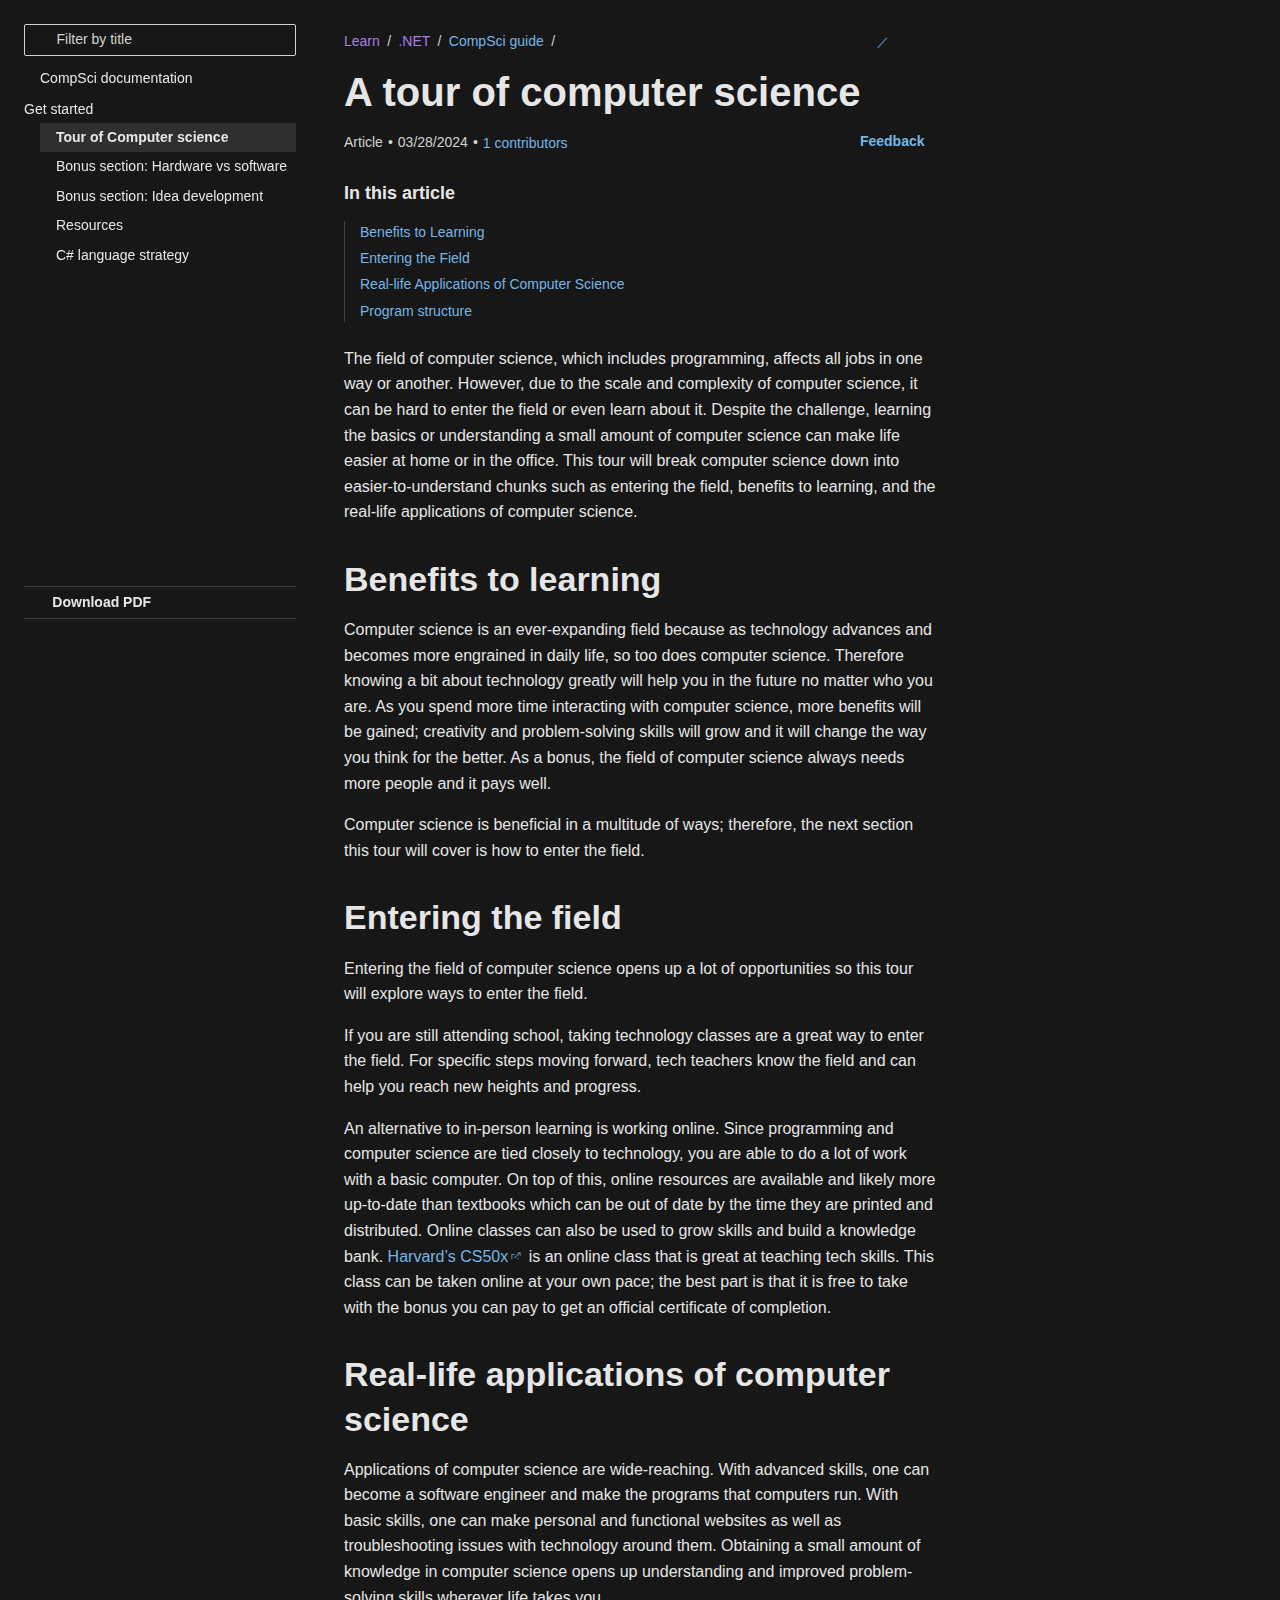
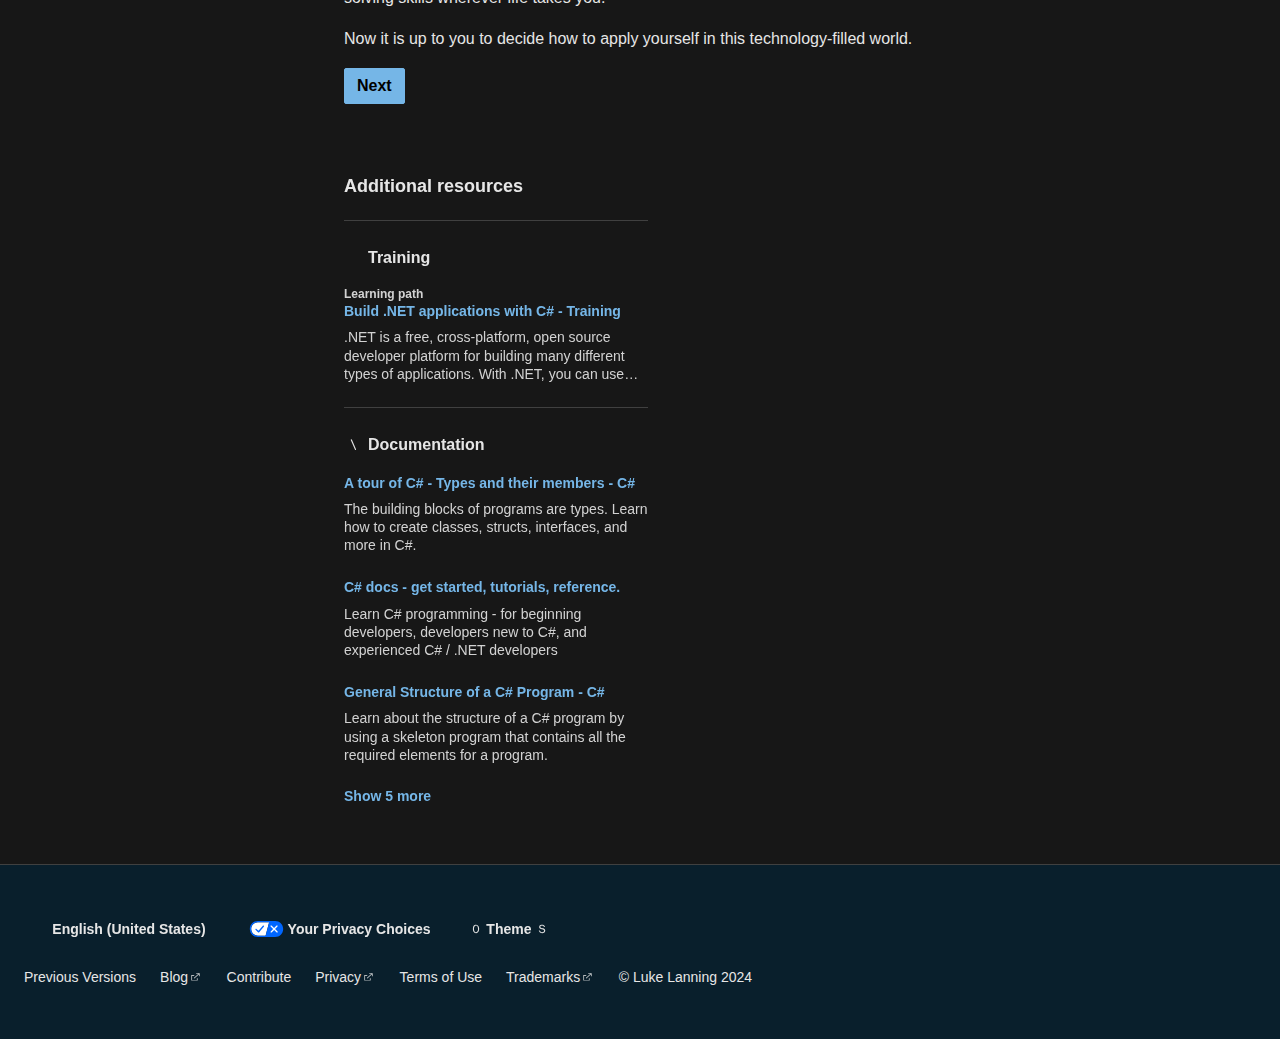
==== commit 1f6c043e: "Update index.html" ====
--- a/index.html
+++ b/index.html
@@ -20,7 +20,7 @@
 
 
 	<meta name="apiPlatform" content="dotnet">
-<meta name="author" content="BillWagner">
+<meta name="author" content="LukeLanning">
 <meta name="breadcrumb_path" content="/dotnet/breadcrumb/toc.json">
 <meta name="depot_name" content="VS.core-docs">
 <meta name="description" content="New to C#? Learn the basics of the language. Start with this overview.">
@@ -187,19 +187,19 @@
 				<ol class="list-style-none">
 					<!---->
 								<li class="line-clamp-1">
-									<a class="display-block has-inner-focus padding-inline-xs padding-block-xxs border-radius font-size-sm" href="https://learn.microsoft.com/en-us/">
+									<a class="display-block has-inner-focus padding-inline-xs padding-block-xxs border-radius font-size-sm" href="">
 										Learn
 									</a>
 								</li>
 							<!----><!---->
 								<li class="line-clamp-1">
-									<a class="display-block has-inner-focus padding-inline-xs padding-block-xxs border-radius font-size-sm" href="https://learn.microsoft.com/en-us/dotnet/">
+									<a class="display-block has-inner-focus padding-inline-xs padding-block-xxs border-radius font-size-sm" href="">
 										.NET
 									</a>
 								</li>
 							<!----><!---->
 								<li class="line-clamp-1">
-									<a class="display-block has-inner-focus padding-inline-xs padding-block-xxs border-radius font-size-sm" href="https://learn.microsoft.com/en-us/dotnet/csharp/">
+									<a class="display-block has-inner-focus padding-inline-xs padding-block-xxs border-radius font-size-sm" href="docs.html">
 										CompSci guide
 									</a>
 								</li>
@@ -215,11 +215,11 @@
 				<ol class="breadcrumbs">
 					<!---->
 								<li class="breadcrumbs-item" data-bread-crumbs-collapse-target="">
-									<a href="https://learn.microsoft.com/en-us/"><!---->Learn<!----></a>
+									<a href=""><!---->Learn<!----></a>
 								</li>
 							<!----><!---->
 								<li class="breadcrumbs-item" data-bread-crumbs-collapse-target="">
-									<a href="https://learn.microsoft.com/en-us/dotnet/"><!---->.NET<!----></a>
+									<a href=""><!---->.NET<!----></a>
 								</li>
 							<!----><!---->
 								<li class="breadcrumbs-item" data-bread-crumbs-collapse-target="" style="">
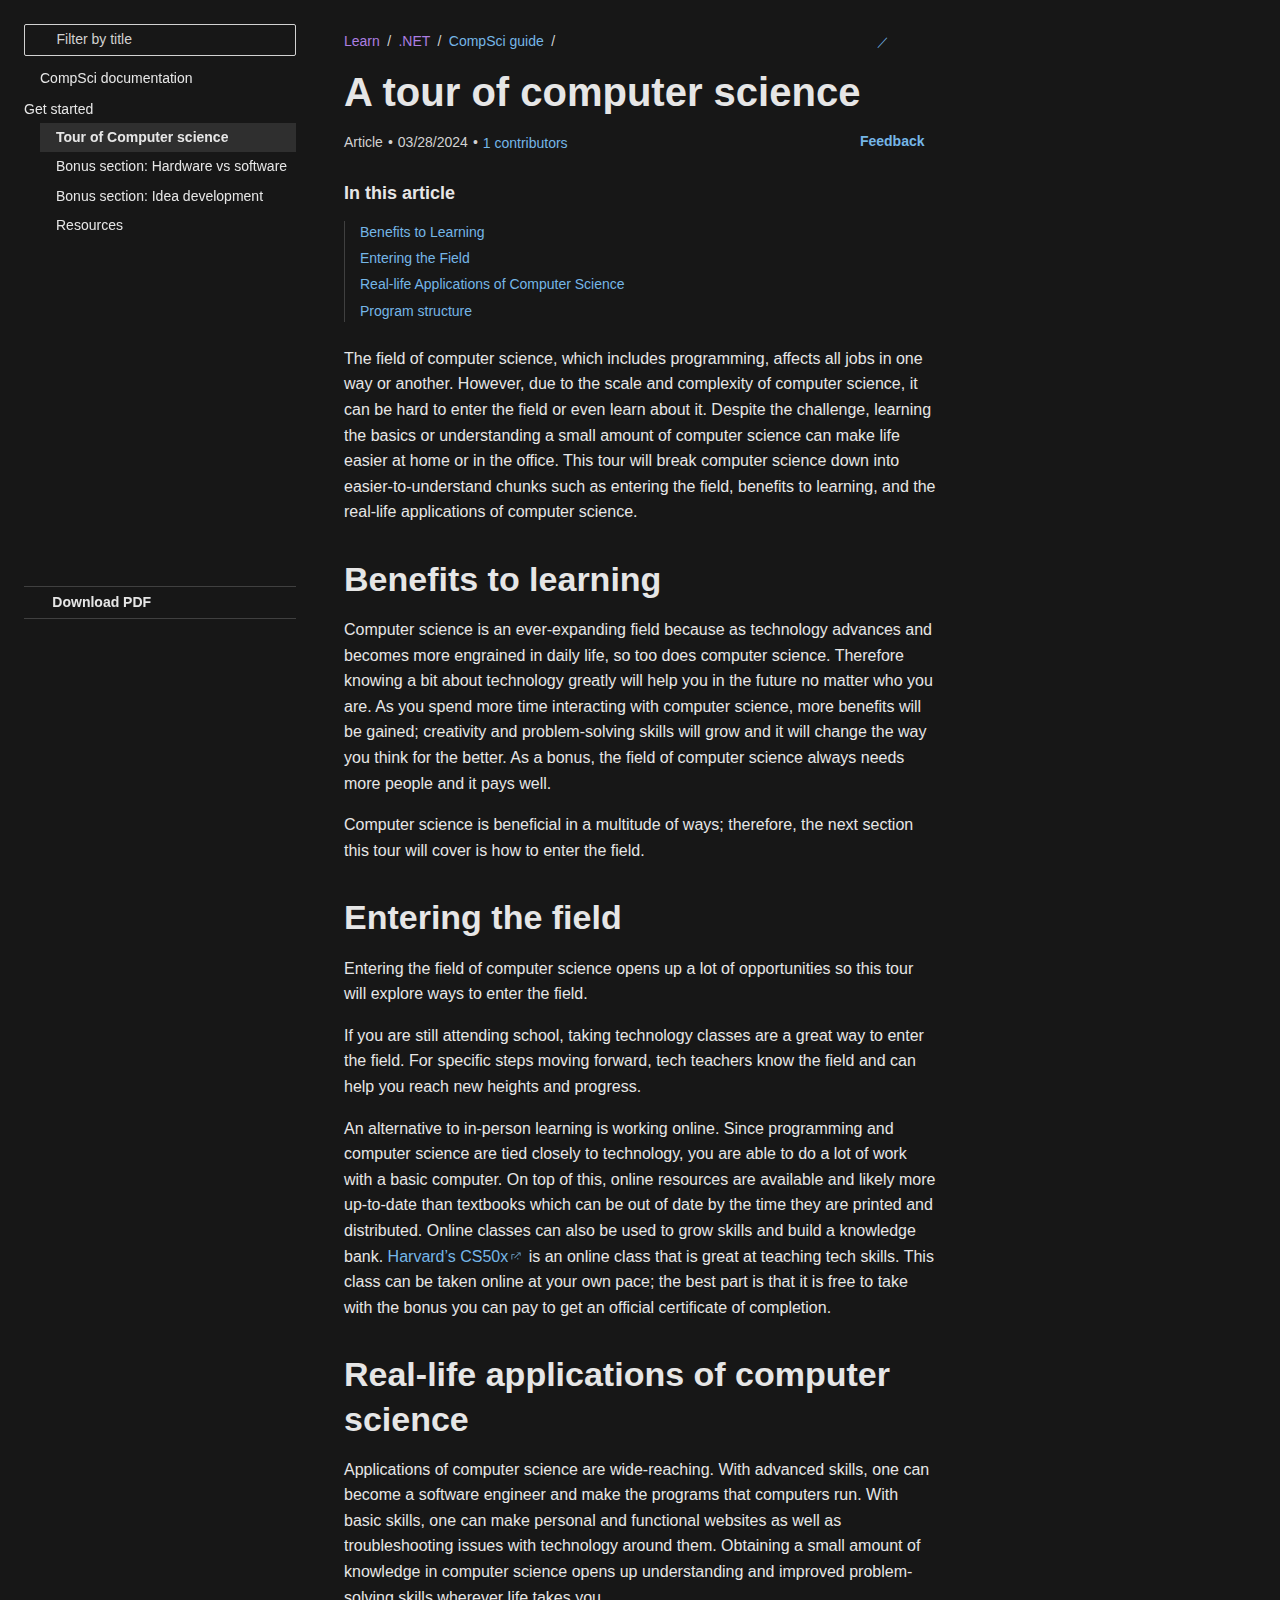
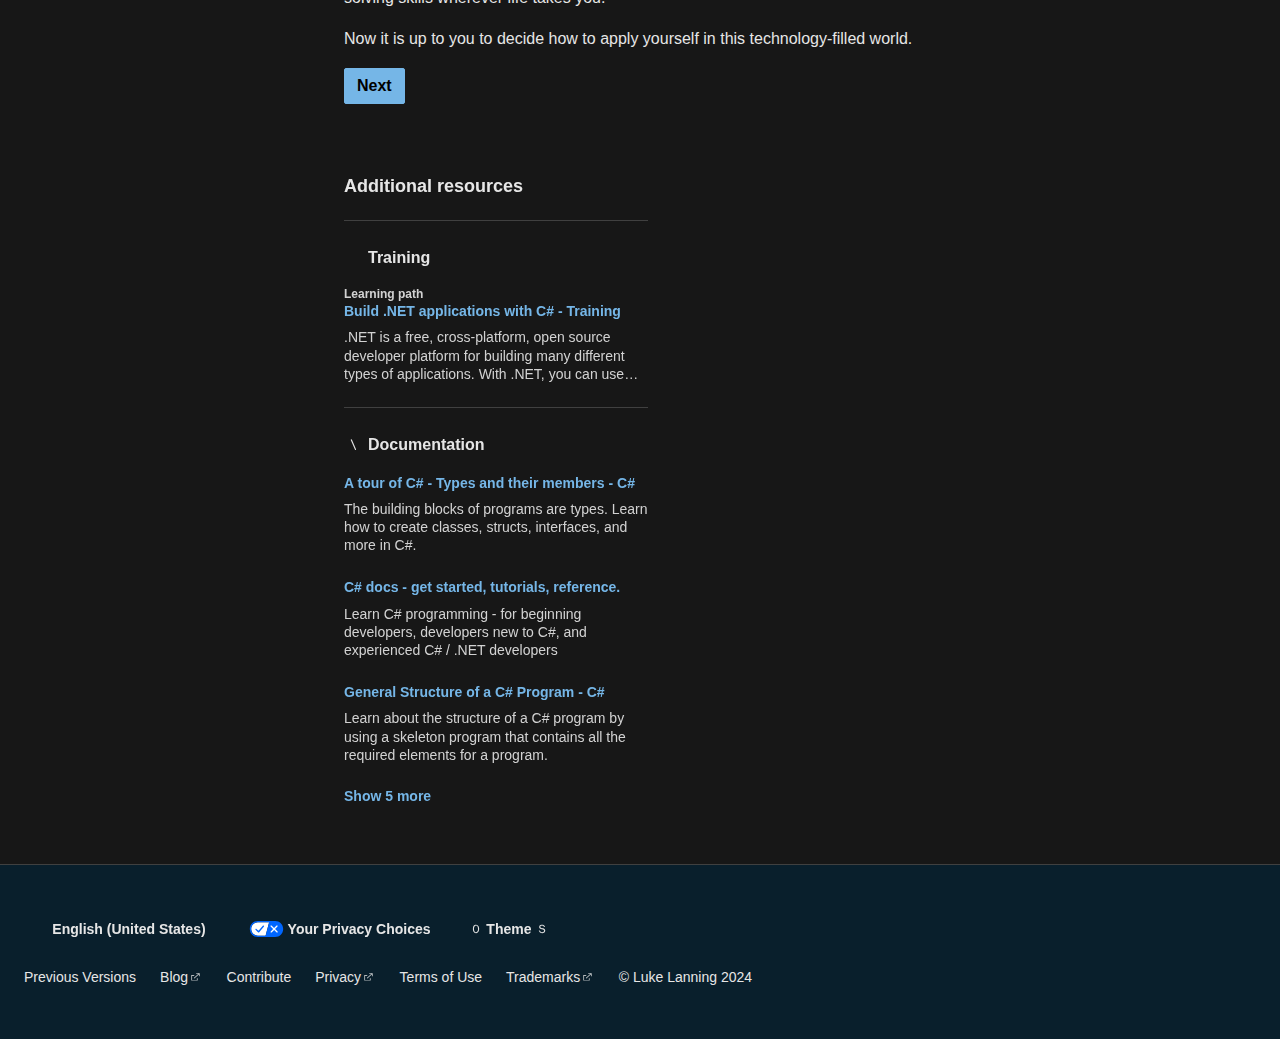
==== commit 91cb0ce7: "Update index.html" ====
--- a/index.html
+++ b/index.html
@@ -150,7 +150,6 @@
 					<li role="none"><a aria-setsize="6" aria-level="2" aria-posinset="3" role="treeitem" tabindex="-1" class="tree-item is-leaf has-external-link-indicator" data-bi-name="tree-leaf" href="hvs.html">Bonus section: Hardware vs software</a></li>
 					<li role="none"><a aria-setsize="6" aria-level="2" aria-posinset="4" role="treeitem" tabindex="-1" class="tree-item is-leaf has-external-link-indicator" data-bi-name="tree-leaf" href="ideas.html">Bonus section: Idea development</a></li>
 					<li role="none"><a aria-setsize="6" aria-level="2" aria-posinset="2" role="treeitem" tabindex="-1" class="tree-item is-leaf has-external-link-indicator" data-bi-name="tree-leaf" href="resources.html">Resources</a></li>
-					<li role="none"><a aria-setsize="6" aria-level="2" aria-posinset="5" role="treeitem" tabindex="-1" class="tree-item is-leaf has-external-link-indicator" data-bi-name="tree-leaf" href="">C# language strategy</a></li>
 				</ul>
 			</li>
 		</ul>
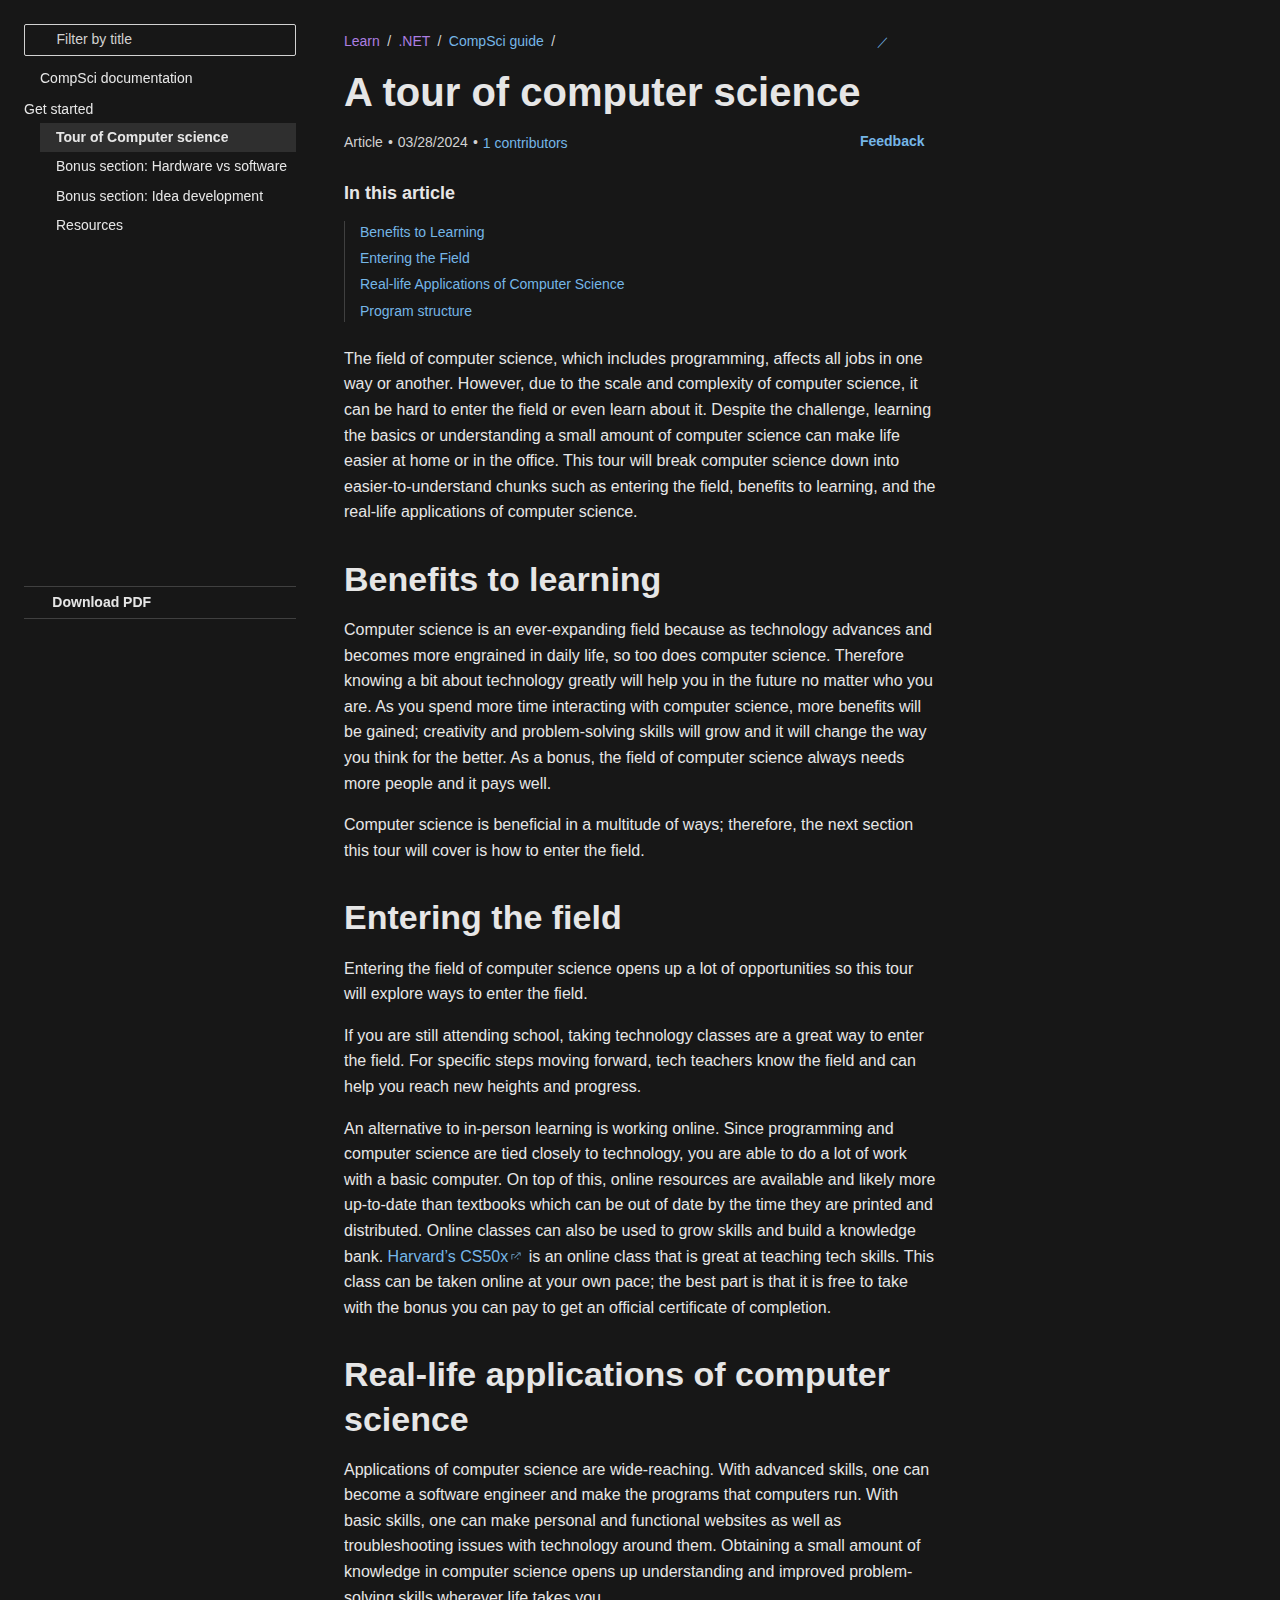
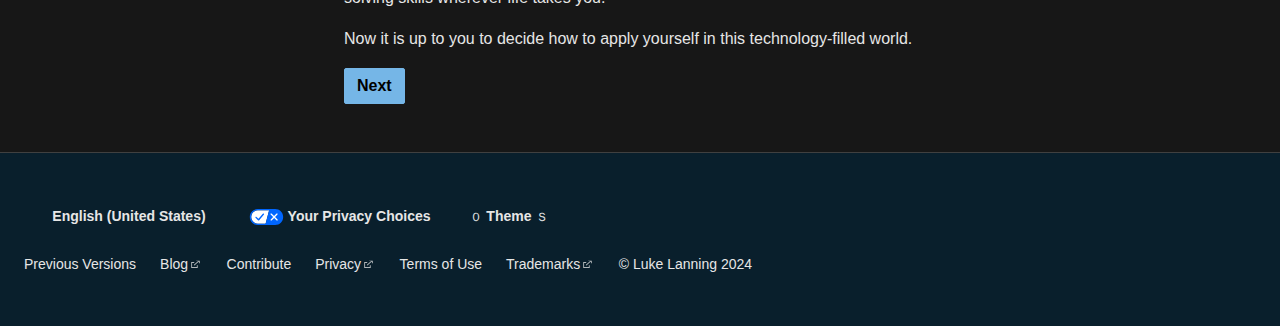
==== commit bd83e34a: "Update index.html" ====
--- a/index.html
+++ b/index.html
@@ -1,4 +1,5 @@
 <!DOCTYPE html>
+<!-- hello code readers -->
 <!-- saved from url=(0063)https://learn.microsoft.com/en-us/dotnet/csharp/tour-of-csharp/ -->
 <html class="hasSidebar hasPageActions hasBreadcrumb conceptual has-default-focus theme-dark" lang="en-us" dir="ltr" data-authenticated="false" data-auth-status-determined="true" data-target="docs" x-ms-format-detection="none"><head><meta http-equiv="Content-Type" content="text/html; charset=UTF-8">
 	
@@ -596,197 +597,6 @@
 
 						<!-- feedback report section -->
 						<!-- end feedback report section -->
-
-							<aside id="ms--additional-resources-mobile" aria-label="Additional resources" class="display-none-desktop display-none-print">
-								<hr class="hr">
-								<h2 id="ms--additional-resources-mobile-heading" class="title is-3">Additional resources</h2>
-								<section id="right-rail-recommendations-mobile" data-bi-name="recommendations"><!---->
-		<hr class="hr display-none display-block-desktop">
-		<article class="margin-top-md margin-top-sm-desktop">
-			
-		<p class="font-weight-semibold font-size-md display-flex align-items-center">
-			<span class="icon margin-right-xxs" aria-hidden="true">
-				<span class="docon docon-book-art64"></span>
-			</span>
-			Documentation
-		</p>
-	
-			<div class="margin-top-xs ">
-				
-		<ul aria-live="polite" aria-relevant="additions" id="right-rail-recommendations-list-0">
-			<!---->
-					<li class="padding-none margin-top-xs margin-bottom-none position-relative ">
-						  
-				<p class="line-clamp-3">
-					<a class="display-block inner-focus font-weight-semibold font-size-sm has-line-height-reset stretched-link" href="https://learn.microsoft.com/en-us/dotnet/csharp/tour-of-csharp/types?source=recommendations" data-bi-name="right-rail-recommendation-item-0">
-						A tour of CompSci - Types and their members - C#
-					</a>
-				</p>
-		   
-						
-		<p class="font-size-sm has-line-height-reset color-text-subtle margin-top-xxs line-clamp-3">
-			The building blocks of programs are types. Learn how to create classes, structs, interfaces, and more in C#.
-		</p>
-	
-					</li>
-				<!---->
-					<li class="padding-none margin-top-sm margin-bottom-none position-relative ">
-						  
-				<p class="line-clamp-3">
-					<a class="display-block inner-focus font-weight-semibold font-size-sm has-line-height-reset stretched-link" href="https://learn.microsoft.com/en-us/dotnet/csharp/?source=recommendations" data-bi-name="right-rail-recommendation-item-1">
-						CompSci docs - get started, tutorials, reference.
-					</a>
-				</p>
-		   
-						
-		<p class="font-size-sm has-line-height-reset color-text-subtle margin-top-xxs line-clamp-3">
-			Learn C# programming - for beginning developers, developers new to C#, and experienced C# / .NET developers
-		</p>
-	
-					</li>
-				<!---->
-					<li class="padding-none margin-top-sm margin-bottom-none position-relative ">
-						  
-				<p class="line-clamp-3">
-					<a class="display-block inner-focus font-weight-semibold font-size-sm has-line-height-reset stretched-link" href="https://learn.microsoft.com/en-us/dotnet/csharp/fundamentals/program-structure/?source=recommendations" data-bi-name="right-rail-recommendation-item-2">
-						General Structure of a C# Program - C#
-					</a>
-				</p>
-		   
-						
-		<p class="font-size-sm has-line-height-reset color-text-subtle margin-top-xxs line-clamp-3">
-			Learn about the structure of a C# program by using a skeleton program that contains all the required elements for a program.
-		</p>
-	
-					</li>
-				<!---->
-					<li class="padding-none margin-top-sm margin-bottom-none position-relative expandable">
-						  
-				<p class="line-clamp-3">
-					<a class="display-block inner-focus font-weight-semibold font-size-sm has-line-height-reset stretched-link" href="https://learn.microsoft.com/en-us/dotnet/csharp/tour-of-csharp/strategy?source=recommendations" data-bi-name="right-rail-recommendation-item-3">
-						C# language strategy
-					</a>
-				</p>
-		   
-						
-		<p class="font-size-sm has-line-height-reset color-text-subtle margin-top-xxs line-clamp-3">
-			We will keep evolving C# to meet the changing needs of developers and remain a state-of-the-art programming language. We will innovate eagerly and broadly in collaboration with C# developers
-		</p>
-	
-					</li>
-				<!---->
-					<li class="padding-none margin-top-sm margin-bottom-none position-relative expandable">
-						  
-				<p class="line-clamp-3">
-					<a class="display-block inner-focus font-weight-semibold font-size-sm has-line-height-reset stretched-link" href="https://learn.microsoft.com/en-us/dotnet/csharp/tour-of-csharp/program-building-blocks?source=recommendations" data-bi-name="right-rail-recommendation-item-4">
-						A tour of C# - The building blocks of C# programs
-					</a>
-				</p>
-		   
-						
-		<p class="font-size-sm has-line-height-reset color-text-subtle margin-top-xxs line-clamp-3">
-			Learn about C# members, expressions, and statements. Members include properties, fields, methods, events, operators, nested types, and more.
-		</p>
-	
-					</li>
-				<!---->
-					<li class="padding-none margin-top-sm margin-bottom-none position-relative expandable">
-						  
-				<p class="line-clamp-3">
-					<a class="display-block inner-focus font-weight-semibold font-size-sm has-line-height-reset stretched-link" href="https://learn.microsoft.com/en-us/dotnet/csharp/tour-of-csharp/tutorials/local-environment?source=recommendations" data-bi-name="right-rail-recommendation-item-5">
-						Introduction to C# - become familiar with the development tools
-					</a>
-				</p>
-		   
-						
-		<p class="font-size-sm has-line-height-reset color-text-subtle margin-top-xxs line-clamp-3">
-			This article provides a basic introduction to the tools you'll use to develop C# and .NET Applications on your machine.
-		</p>
-	
-					</li>
-				<!---->
-					<li class="padding-none margin-top-sm margin-bottom-none position-relative expandable">
-						  
-				<p class="line-clamp-3">
-					<a class="display-block inner-focus font-weight-semibold font-size-sm has-line-height-reset stretched-link" href="https://learn.microsoft.com/en-us/dotnet/csharp/programming-guide/?source=recommendations" data-bi-name="right-rail-recommendation-item-6">
-						C# Programming Guide - C#
-					</a>
-				</p>
-		   
-						
-		<p class="font-size-sm has-line-height-reset color-text-subtle margin-top-xxs line-clamp-3">
-			Use these resources for detailed information on key C# language features and features accessible to C# through .NET.
-		</p>
-	
-					</li>
-				<!---->
-					<li class="padding-none margin-top-sm margin-bottom-none position-relative expandable">
-						  
-				<p class="line-clamp-3">
-					<a class="display-block inner-focus font-weight-semibold font-size-sm has-line-height-reset stretched-link" href="https://learn.microsoft.com/en-us/dotnet/csharp/tour-of-csharp/features?source=recommendations" data-bi-name="right-rail-recommendation-item-7">
-						A tour of C# - Major language areas - C#
-					</a>
-				</p>
-		   
-						
-		<p class="font-size-sm has-line-height-reset color-text-subtle margin-top-xxs line-clamp-3">
-			New to C#? Learn the basics of the language. This article contains a survey of major language features.
-		</p>
-	
-					</li>
-				<!---->
-		</ul>
-	
-			</div>
-			<!---->
-				
-		<button type="button" aria-expanded="false" data-show-more="" class="link-button font-weight-semibold font-size-sm margin-top-sm" aria-controls="right-rail-recommendations-list-0" data-title="Show 5 more" data-bi-name="show-more-btn">
-			<span class="show-more-text "><!---->Show 5 more<!----></span>
-			
-		</button>
-	
-		  <!---->
-		</article>
-	<!----></section>
-								<section id="right-rail-training-mobile" data-bi-name="learning-resources-card"><!---->
-		<hr class="hr display-none display-block-desktop">
-		<article class="margin-top-md margin-top-sm-desktop">
-			
-		<p class="font-weight-semibold font-size-md display-flex align-items-center">
-			<span class="icon margin-right-xxs" aria-hidden="true">
-				<span class="docon docon-cube-cone-ball-shapes"></span>
-			</span>
-			Training
-		</p>
-	
-			<div class="margin-top-xs position-relative">
-				<!---->
-		<div class="position-relative margin-top-xs">
-			 
-				<p class="has-line-height-reset color-text-subtle font-size-xs font-weight-semibold">
-					Learning path
-				</p>
-		   
-				<p class="line-clamp-3">
-					<a class="display-block inner-focus font-weight-semibold font-size-sm has-line-height-reset stretched-link" href="https://learn.microsoft.com/en-us/training/paths/build-dotnet-applications-csharp/?source=recommendations">
-						Build .NET applications with C# - Training
-					</a>
-				</p>
-		   
-			
-		<p class="font-size-sm has-line-height-reset color-text-subtle margin-top-xxs line-clamp-3">
-			.NET is a free, cross-platform, open source developer platform for building many different types of applications. With .NET, you can use multiple languages, editors, and libraries to build for web, mobile, desktop, games, and IoT.
-		</p>
-	
-		</div>
-	<!----><!---->
-			</div>
-			
-		</article>
-	<!----></section>
-								<section id="right-rail-events-mobile" data-bi-name="events-card" hidden=""></section>
-								<section id="right-rail-qna-mobile" data-bi-name="qna-link-card" hidden=""></section>
-							</aside>
 
 						<div class="border-top is-visible-interactive has-default-focus margin-top-sm ">
 
@@ -903,208 +713,6 @@
 						</div>
 
 					</div>
-
-						<div id="ms--additional-resources" class="right-container column is-4-desktop display-none display-block-desktop" data-bi-name="pageactions" role="complementary" aria-label="Additional resources">
-							<div id="affixed-right-container" class="margin-top-sm-tablet position-sticky" data-bi-name="right-column" style="top: 36px; bottom: 36px;">
-								<h2 id="ms--additional-resources-heading" class="title is-6 margin-top-md">Additional resources</h2>
-								<section id="right-rail-events" data-bi-name="events-card" hidden=""></section>
-								<section id="right-rail-training" data-bi-name="learning-resources-card"><!---->
-		<hr class="hr display-none display-block-desktop">
-		<article class="margin-top-md margin-top-sm-desktop">
-			
-		<p class="font-weight-semibold font-size-md display-flex align-items-center">
-			<span class="icon margin-right-xxs" aria-hidden="true">
-				<span class="docon docon-cube-cone-ball-shapes"></span>
-			</span>
-			Training
-		</p>
-	
-			<div class="margin-top-xs position-relative">
-				<!---->
-		<div class="position-relative margin-top-xs">
-			 
-				<p class="has-line-height-reset color-text-subtle font-size-xs font-weight-semibold">
-					Learning path
-				</p>
-		   
-				<p class="line-clamp-3">
-					<a class="display-block inner-focus font-weight-semibold font-size-sm has-line-height-reset stretched-link" href="https://learn.microsoft.com/en-us/training/paths/build-dotnet-applications-csharp/?source=recommendations">
-						Build .NET applications with C# - Training
-					</a>
-				</p>
-		   
-			
-		<p class="font-size-sm has-line-height-reset color-text-subtle margin-top-xxs line-clamp-3">
-			.NET is a free, cross-platform, open source developer platform for building many different types of applications. With .NET, you can use multiple languages, editors, and libraries to build for web, mobile, desktop, games, and IoT.
-		</p>
-	
-		</div>
-	<!----><!---->
-			</div>
-			
-		</article>
-	<!----></section>
-								<section id="right-rail-recommendations" data-bi-name="recommendations"><!---->
-		<hr class="hr display-none display-block-desktop">
-		<article class="margin-top-md margin-top-sm-desktop">
-			
-		<p class="font-weight-semibold font-size-md display-flex align-items-center">
-			<span class="icon margin-right-xxs" aria-hidden="true">
-				<span class="docon docon-book-art64"></span>
-			</span>
-			Documentation
-		</p>
-	
-			<div class="margin-top-xs ">
-				
-		<ul aria-live="polite" aria-relevant="additions" id="right-rail-recommendations-list-1">
-			<!---->
-					<li class="padding-none margin-top-xs margin-bottom-none position-relative ">
-						  
-				<p class="line-clamp-3">
-					<a class="display-block inner-focus font-weight-semibold font-size-sm has-line-height-reset stretched-link" href="https://learn.microsoft.com/en-us/dotnet/csharp/tour-of-csharp/types?source=recommendations" data-bi-name="right-rail-recommendation-item-0">
-						A tour of C# - Types and their members - C#
-					</a>
-				</p>
-		   
-						
-		<p class="font-size-sm has-line-height-reset color-text-subtle margin-top-xxs line-clamp-3">
-			The building blocks of programs are types. Learn how to create classes, structs, interfaces, and more in C#.
-		</p>
-	
-					</li>
-				<!---->
-					<li class="padding-none margin-top-sm margin-bottom-none position-relative ">
-						  
-				<p class="line-clamp-3">
-					<a class="display-block inner-focus font-weight-semibold font-size-sm has-line-height-reset stretched-link" href="https://learn.microsoft.com/en-us/dotnet/csharp/?source=recommendations" data-bi-name="right-rail-recommendation-item-1">
-						C# docs - get started, tutorials, reference.
-					</a>
-				</p>
-		   
-						
-		<p class="font-size-sm has-line-height-reset color-text-subtle margin-top-xxs line-clamp-3">
-			Learn C# programming - for beginning developers, developers new to C#, and experienced C# / .NET developers
-		</p>
-	
-					</li>
-				<!---->
-					<li class="padding-none margin-top-sm margin-bottom-none position-relative ">
-						  
-				<p class="line-clamp-3">
-					<a class="display-block inner-focus font-weight-semibold font-size-sm has-line-height-reset stretched-link" href="https://learn.microsoft.com/en-us/dotnet/csharp/fundamentals/program-structure/?source=recommendations" data-bi-name="right-rail-recommendation-item-2">
-						General Structure of a C# Program - C#
-					</a>
-				</p>
-		   
-						
-		<p class="font-size-sm has-line-height-reset color-text-subtle margin-top-xxs line-clamp-3">
-			Learn about the structure of a C# program by using a skeleton program that contains all the required elements for a program.
-		</p>
-	
-					</li>
-				<!---->
-					<li class="padding-none margin-top-sm margin-bottom-none position-relative expandable">
-						  
-				<p class="line-clamp-3">
-					<a class="display-block inner-focus font-weight-semibold font-size-sm has-line-height-reset stretched-link" href="https://learn.microsoft.com/en-us/dotnet/csharp/tour-of-csharp/strategy?source=recommendations" data-bi-name="right-rail-recommendation-item-3">
-						C# language strategy
-					</a>
-				</p>
-		   
-						
-		<p class="font-size-sm has-line-height-reset color-text-subtle margin-top-xxs line-clamp-3">
-			We will keep evolving C# to meet the changing needs of developers and remain a state-of-the-art programming language. We will innovate eagerly and broadly in collaboration with C# developers
-		</p>
-	
-					</li>
-				<!---->
-					<li class="padding-none margin-top-sm margin-bottom-none position-relative expandable">
-						  
-				<p class="line-clamp-3">
-					<a class="display-block inner-focus font-weight-semibold font-size-sm has-line-height-reset stretched-link" href="https://learn.microsoft.com/en-us/dotnet/csharp/tour-of-csharp/program-building-blocks?source=recommendations" data-bi-name="right-rail-recommendation-item-4">
-						A tour of C# - The building blocks of C# programs
-					</a>
-				</p>
-		   
-						
-		<p class="font-size-sm has-line-height-reset color-text-subtle margin-top-xxs line-clamp-3">
-			Learn about C# members, expressions, and statements. Members include properties, fields, methods, events, operators, nested types, and more.
-		</p>
-	
-					</li>
-				<!---->
-					<li class="padding-none margin-top-sm margin-bottom-none position-relative expandable">
-						  
-				<p class="line-clamp-3">
-					<a class="display-block inner-focus font-weight-semibold font-size-sm has-line-height-reset stretched-link" href="https://learn.microsoft.com/en-us/dotnet/csharp/tour-of-csharp/tutorials/local-environment?source=recommendations" data-bi-name="right-rail-recommendation-item-5">
-						Introduction to C# - become familiar with the development tools
-					</a>
-				</p>
-		   
-						
-		<p class="font-size-sm has-line-height-reset color-text-subtle margin-top-xxs line-clamp-3">
-			This article provides a basic introduction to the tools you'll use to develop C# and .NET Applications on your machine.
-		</p>
-	
-					</li>
-				<!---->
-					<li class="padding-none margin-top-sm margin-bottom-none position-relative expandable">
-						  
-				<p class="line-clamp-3">
-					<a class="display-block inner-focus font-weight-semibold font-size-sm has-line-height-reset stretched-link" href="https://learn.microsoft.com/en-us/dotnet/csharp/programming-guide/?source=recommendations" data-bi-name="right-rail-recommendation-item-6">
-						C# Programming Guide - C#
-					</a>
-				</p>
-		   
-						
-		<p class="font-size-sm has-line-height-reset color-text-subtle margin-top-xxs line-clamp-3">
-			Use these resources for detailed information on key C# language features and features accessible to C# through .NET.
-		</p>
-	
-					</li>
-				<!---->
-					<li class="padding-none margin-top-sm margin-bottom-none position-relative expandable">
-						  
-				<p class="line-clamp-3">
-					<a class="display-block inner-focus font-weight-semibold font-size-sm has-line-height-reset stretched-link" href="https://learn.microsoft.com/en-us/dotnet/csharp/tour-of-csharp/features?source=recommendations" data-bi-name="right-rail-recommendation-item-7">
-						A tour of C# - Major language areas - C#
-					</a>
-				</p>
-		   
-						
-		<p class="font-size-sm has-line-height-reset color-text-subtle margin-top-xxs line-clamp-3">
-			New to C#? Learn the basics of the language. This article contains a survey of major language features.
-		</p>
-	
-					</li>
-				<!---->
-		</ul>
-	
-			</div>
-			<!---->
-				
-		<button type="button" aria-expanded="false" data-show-more="" class="link-button font-weight-semibold font-size-sm margin-top-sm" aria-controls="right-rail-recommendations-list-1" data-title="Show 5 more" data-bi-name="show-more-btn">
-			<span class="show-more-text "><!---->Show 5 more<!----></span>
-			
-		</button>
-	
-		  <!---->
-		</article>
-	<!----></section>
-								<nav id="side-doc-outline" class="doc-outline" data-bi-name="intopic toc" aria-label="In this article">
-									<h3>In this article</h3>
-								</nav>
-								<section id="right-rail-qna" class="margin-top-xxs" data-bi-name="qna-link-card" hidden=""></section>
-							</div>
-						</div>
-
-				</div>
-				<!--end of div.columns -->
-
-			</section>
-			<!--end of .primary-holder -->
-
 			<!-- interactive container -->
 			<aside id="interactive-container" class="interactive-container is-visible-interactive column has-body-background-dark ">
 			</aside>
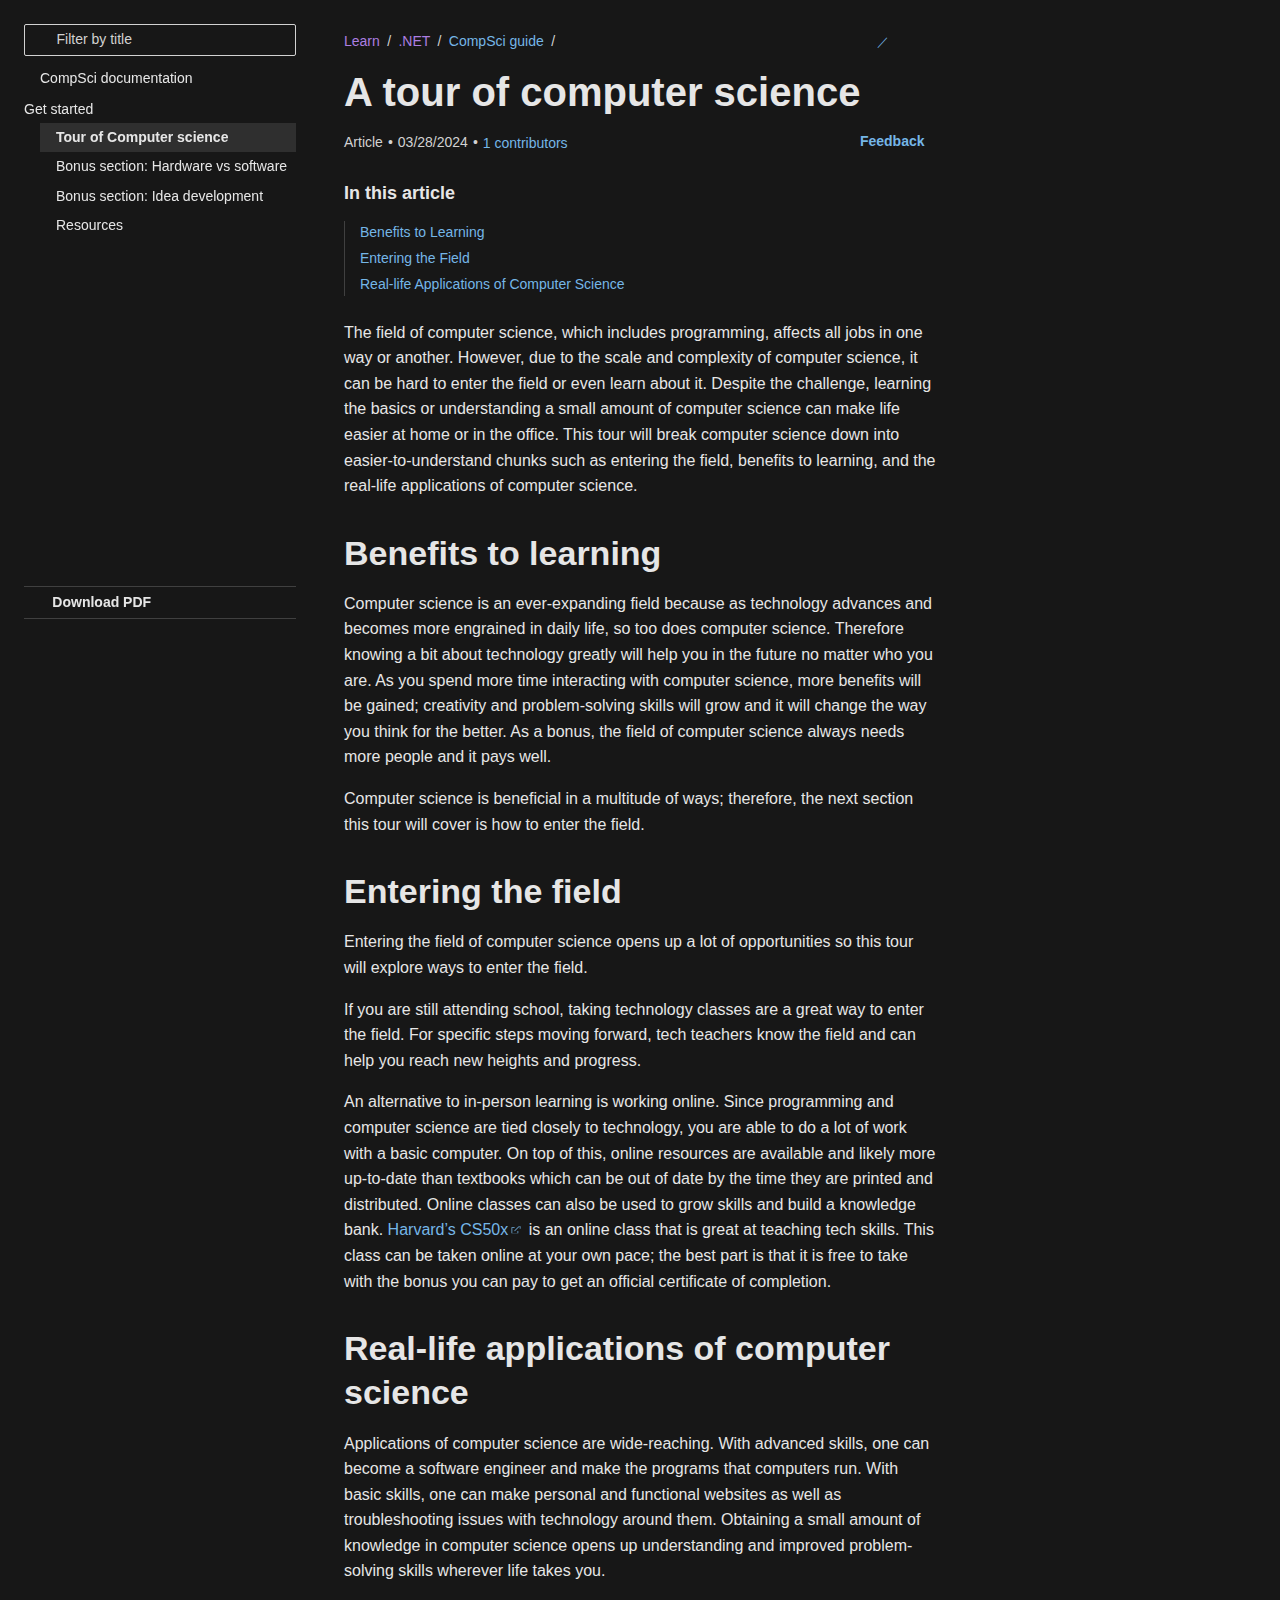
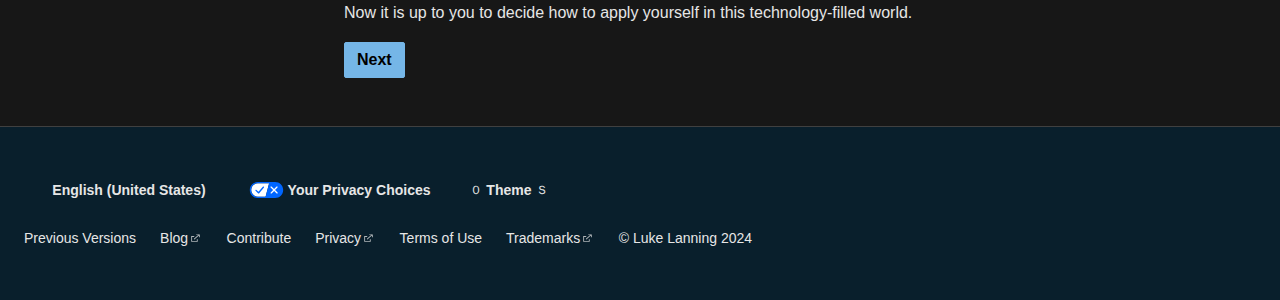
==== commit 1797c743: "Update index.html" ====
--- a/index.html
+++ b/index.html
@@ -392,10 +392,6 @@
 				<!---->
 					<li class="">
 						<a href="#types-and-variables"><!---->Real-life Applications of Computer Science<!----></a>
-					</li>
-				<!---->
-					<li class="">
-						<a href="#program-structure"><!---->Program structure<!----></a>
 					</li>
 				<!---->
 		</ol>
